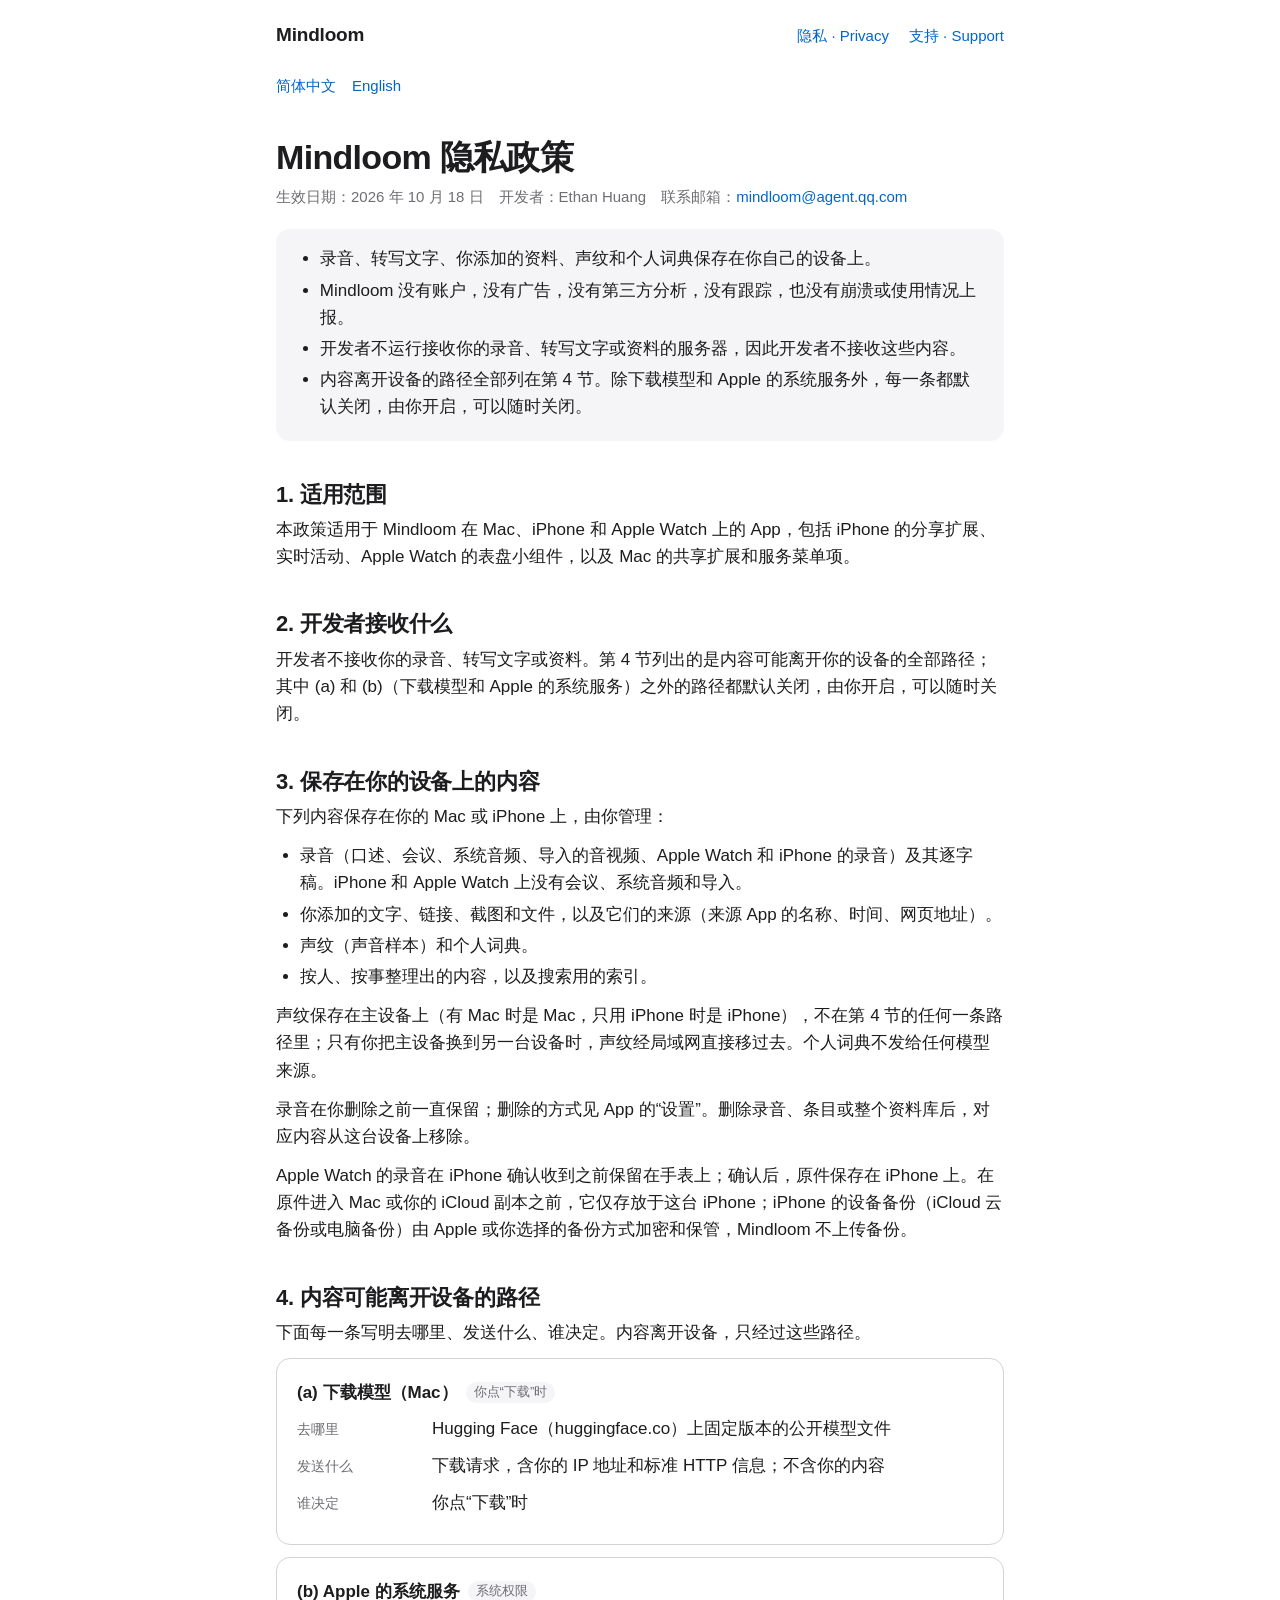
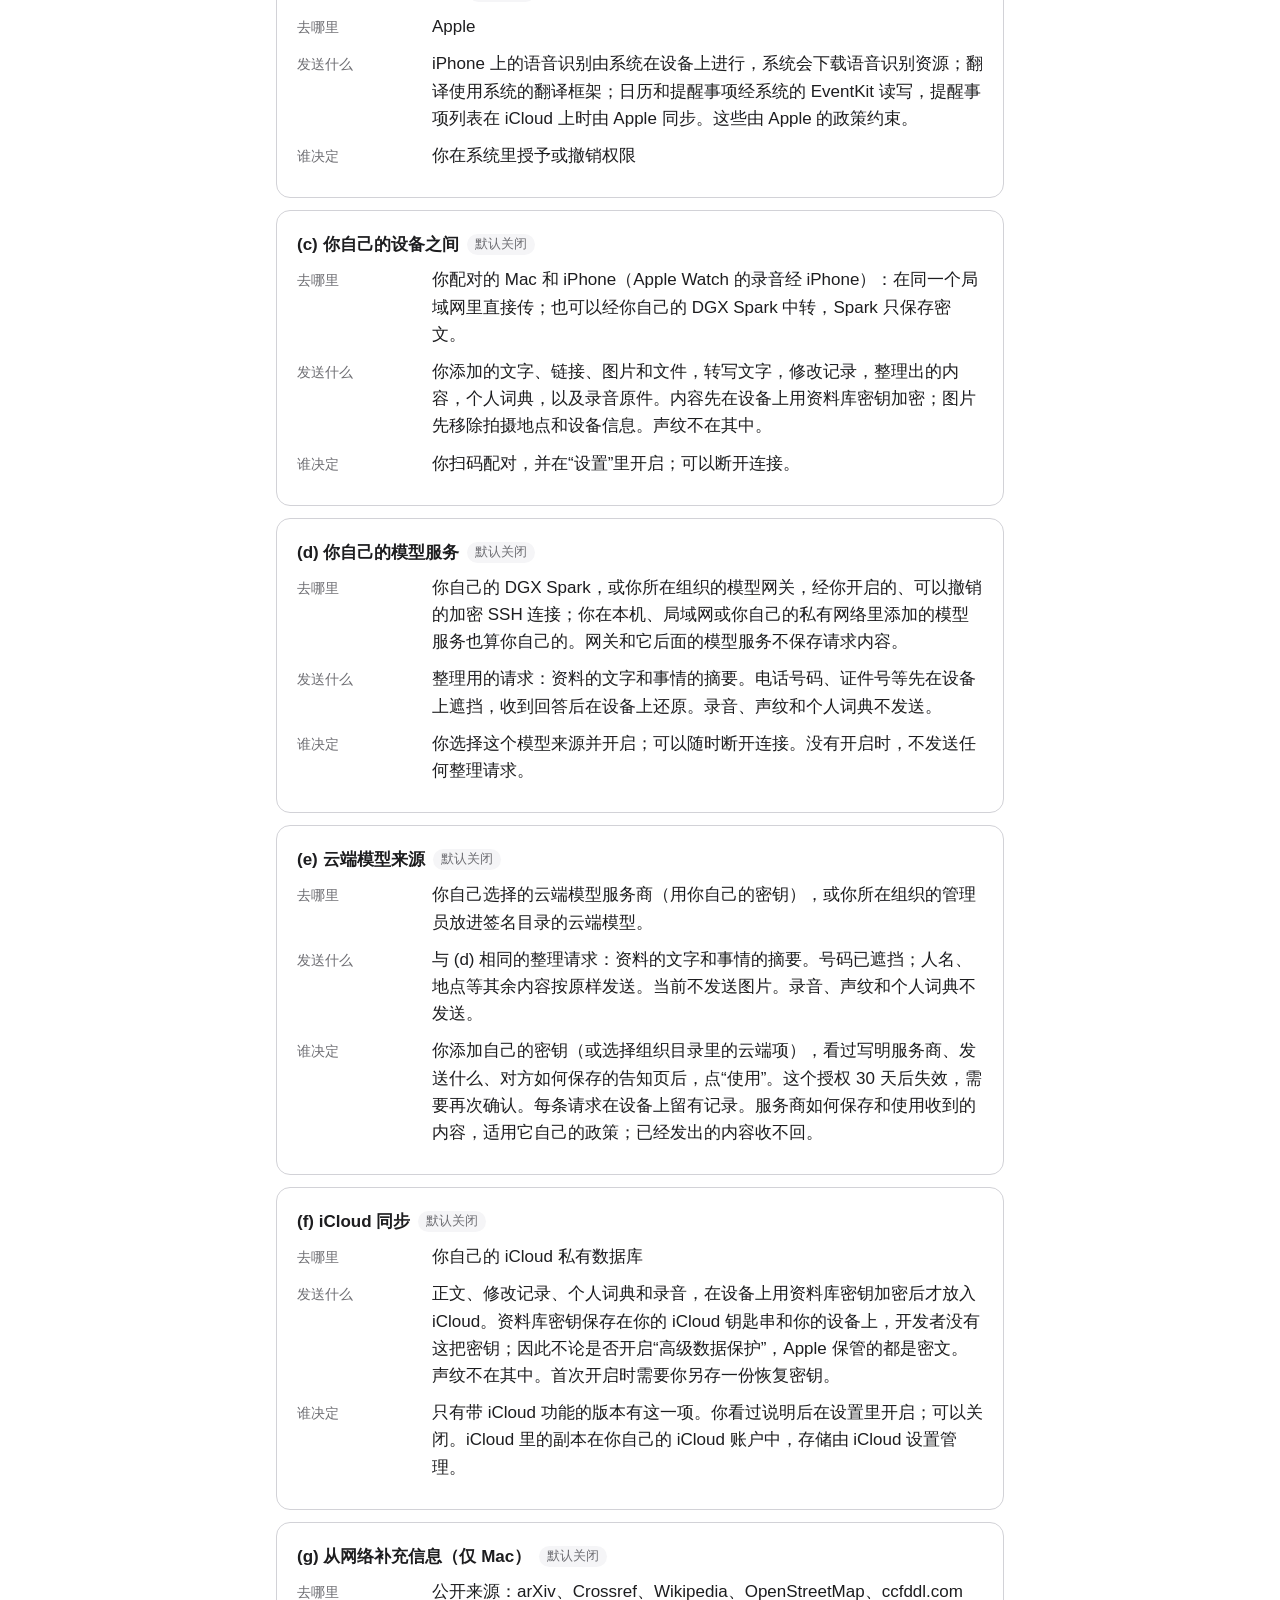
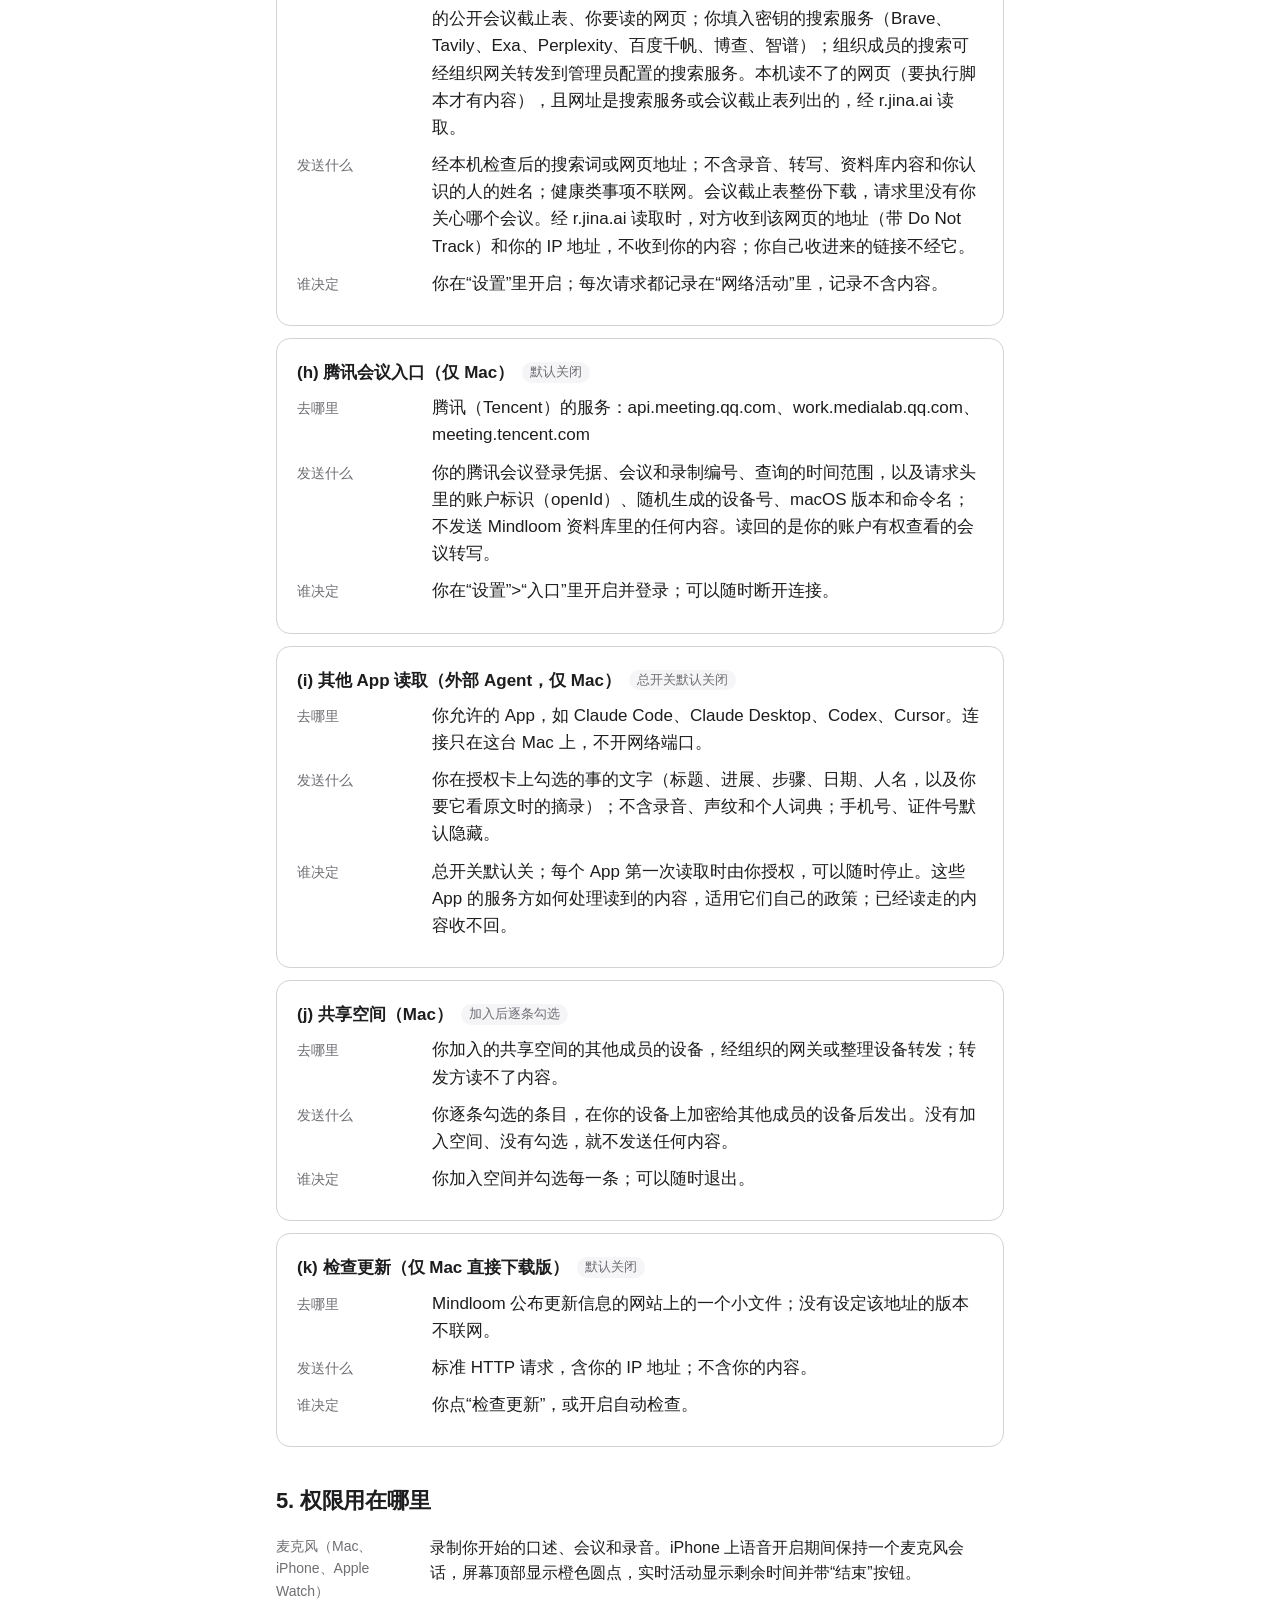
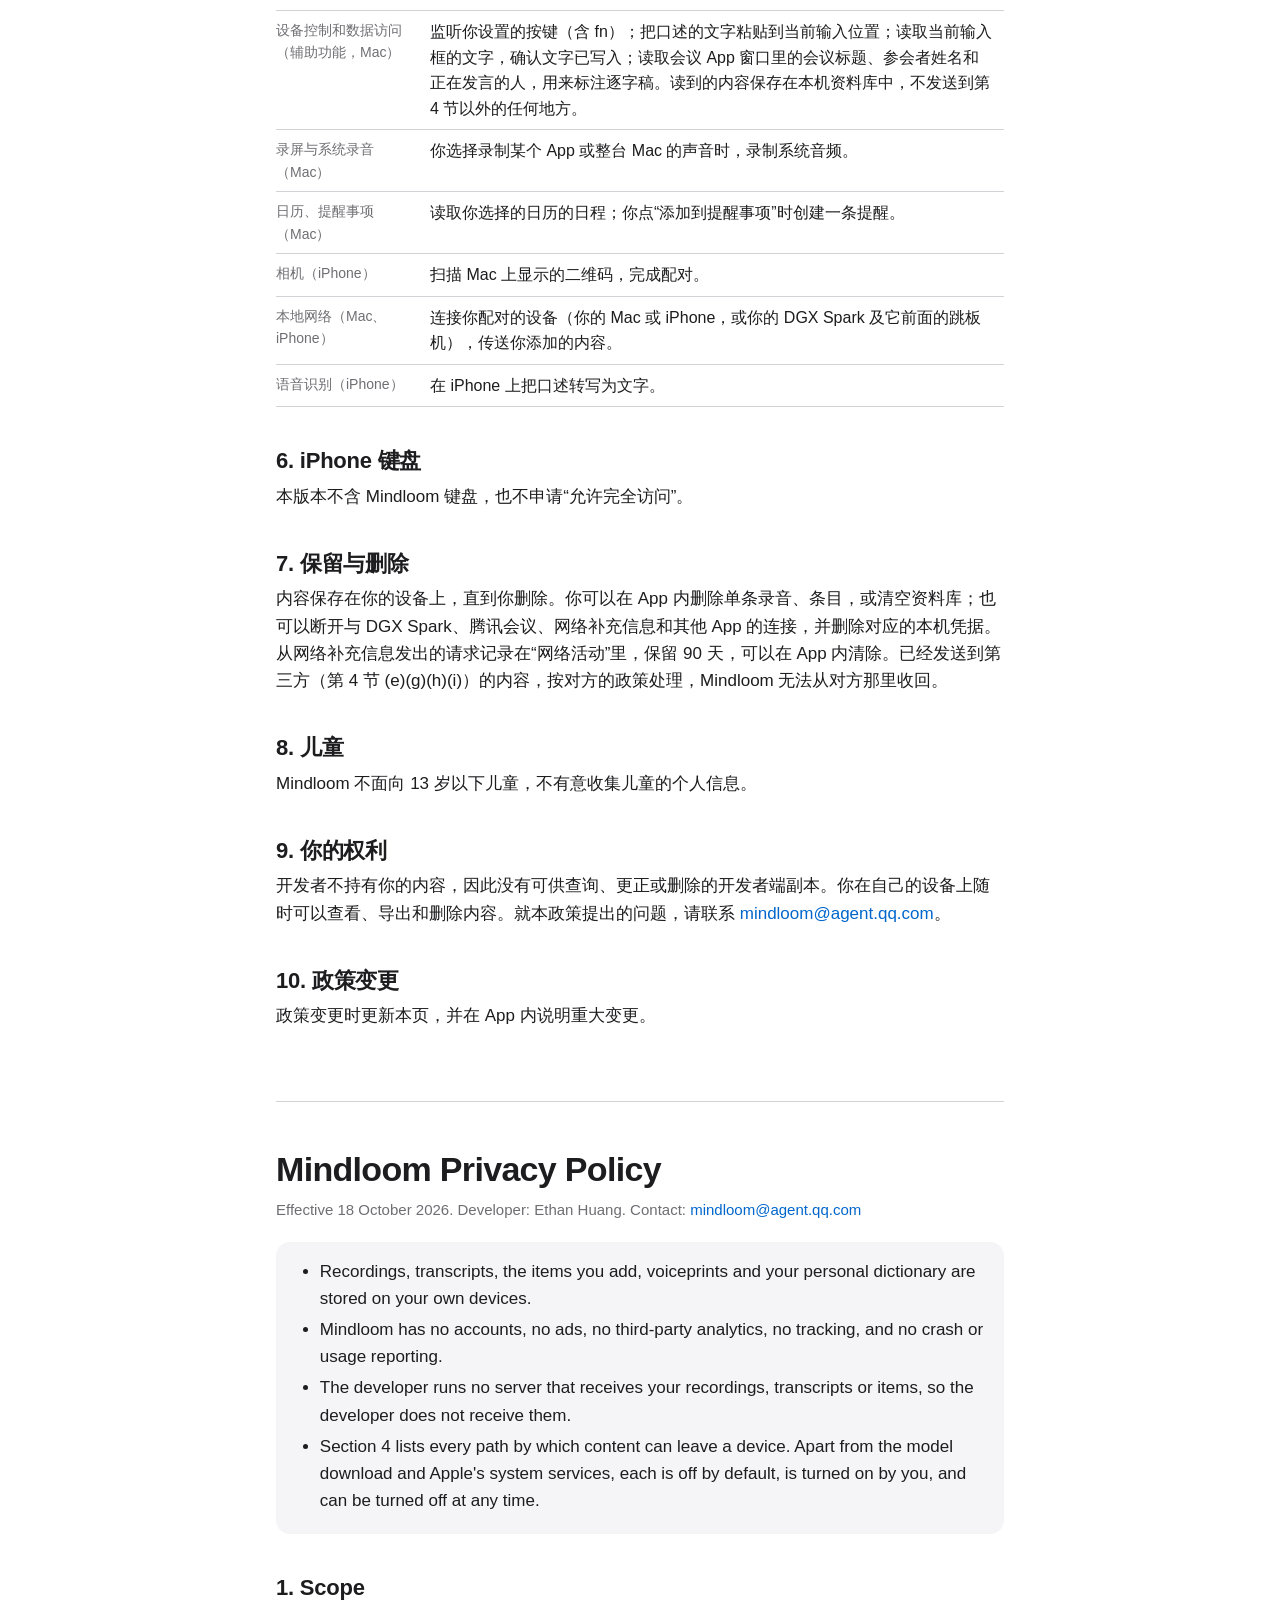
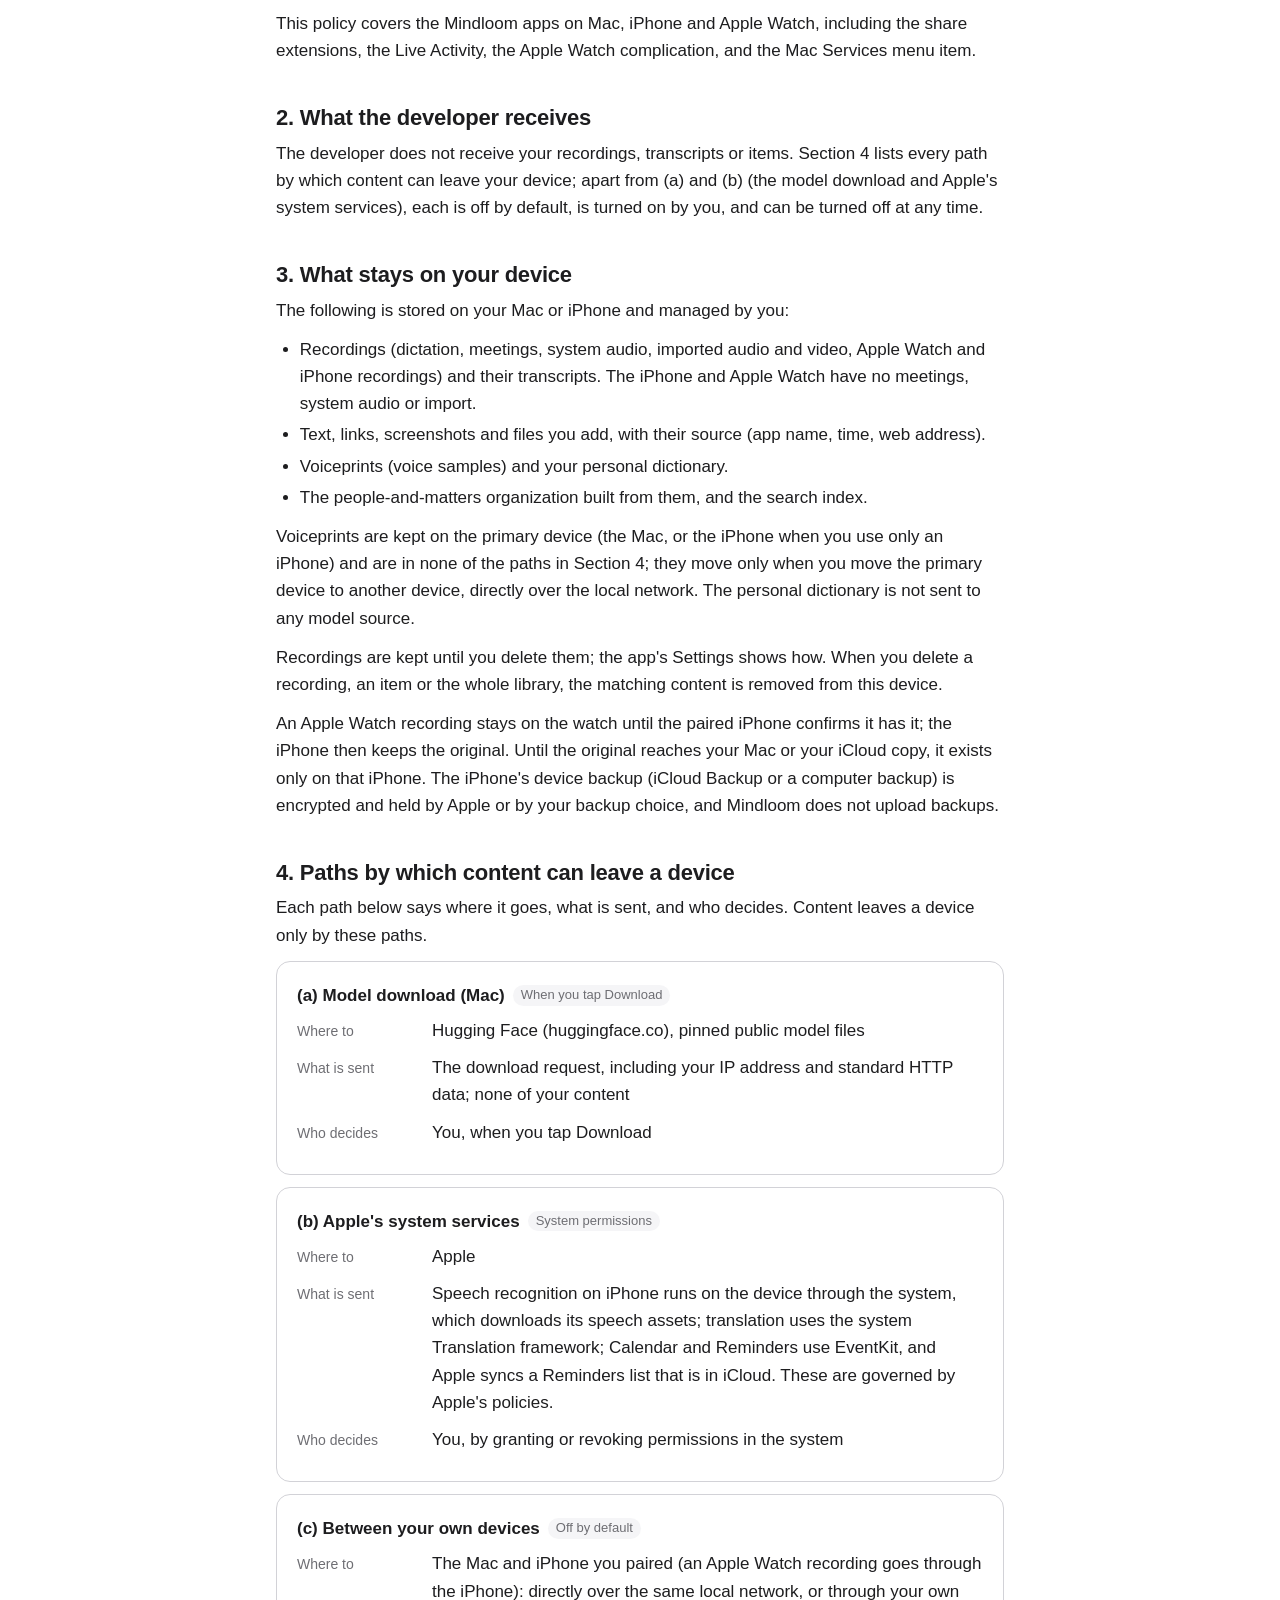
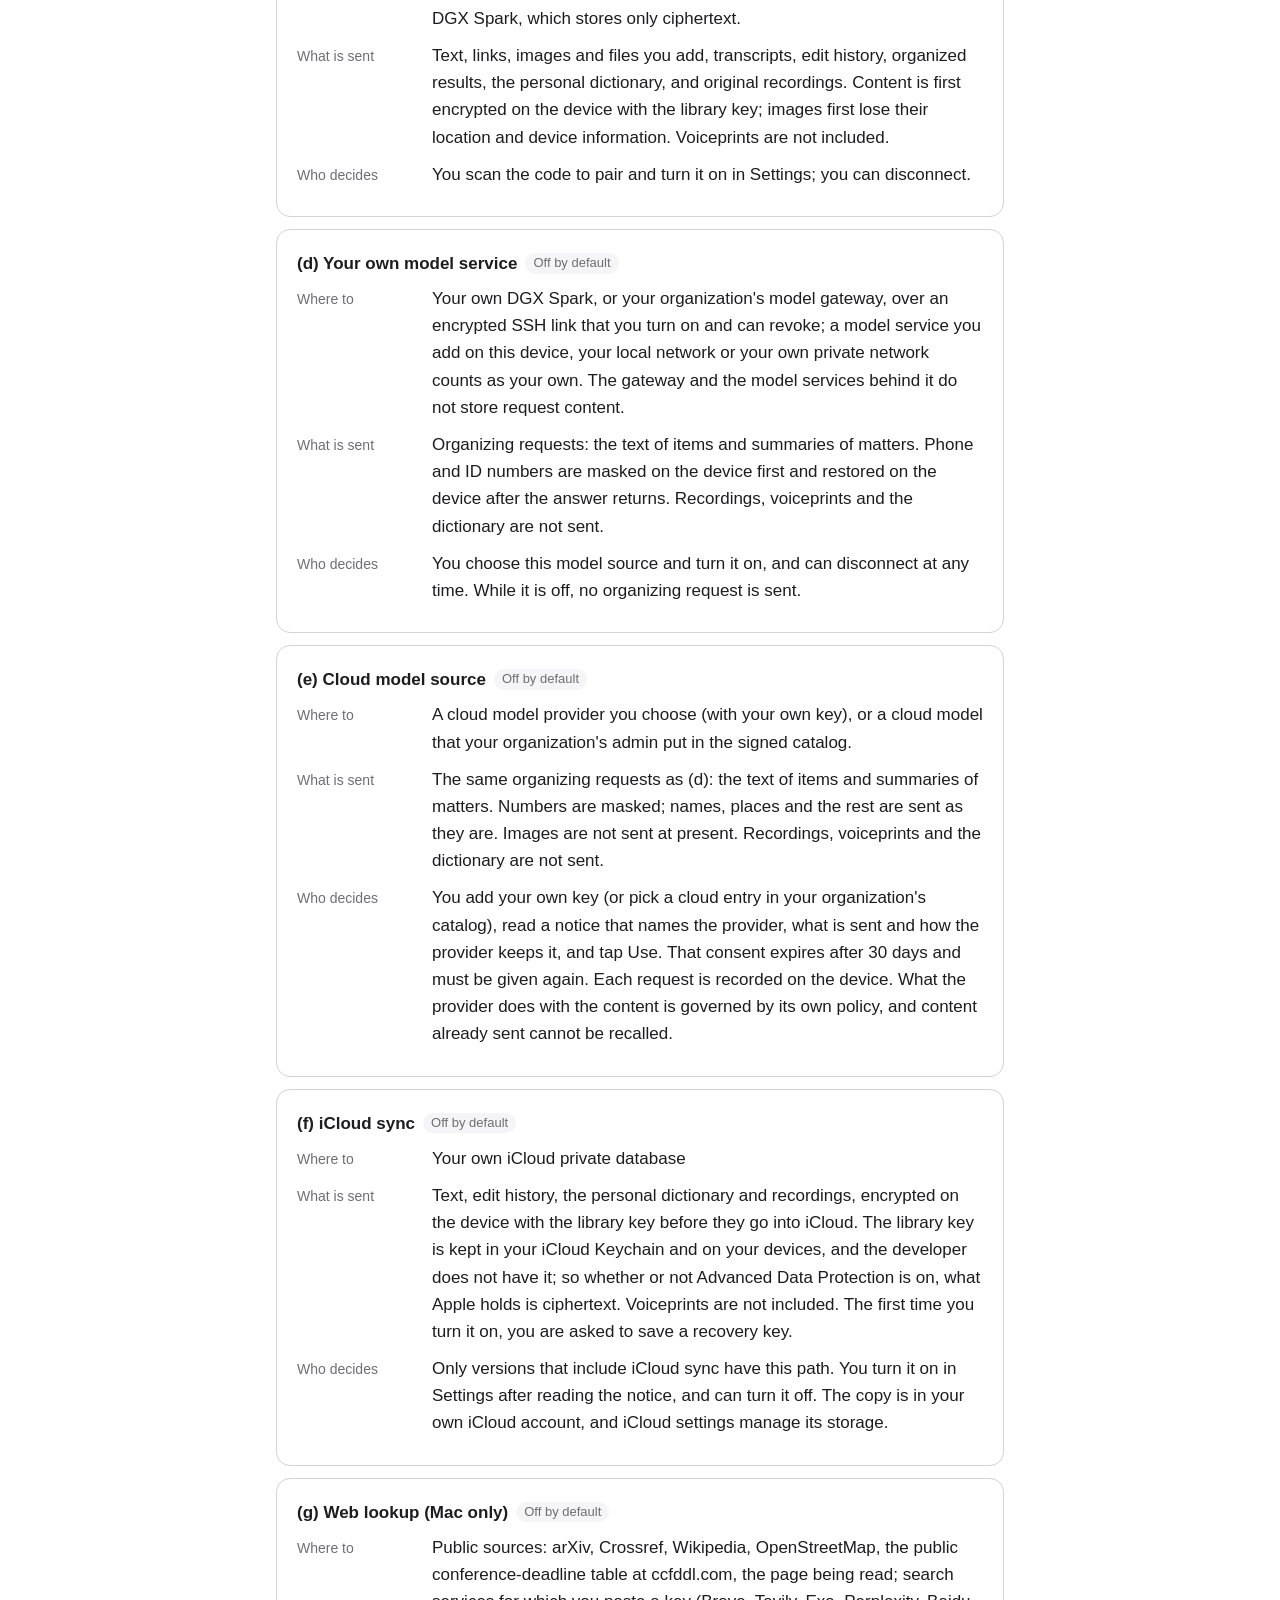
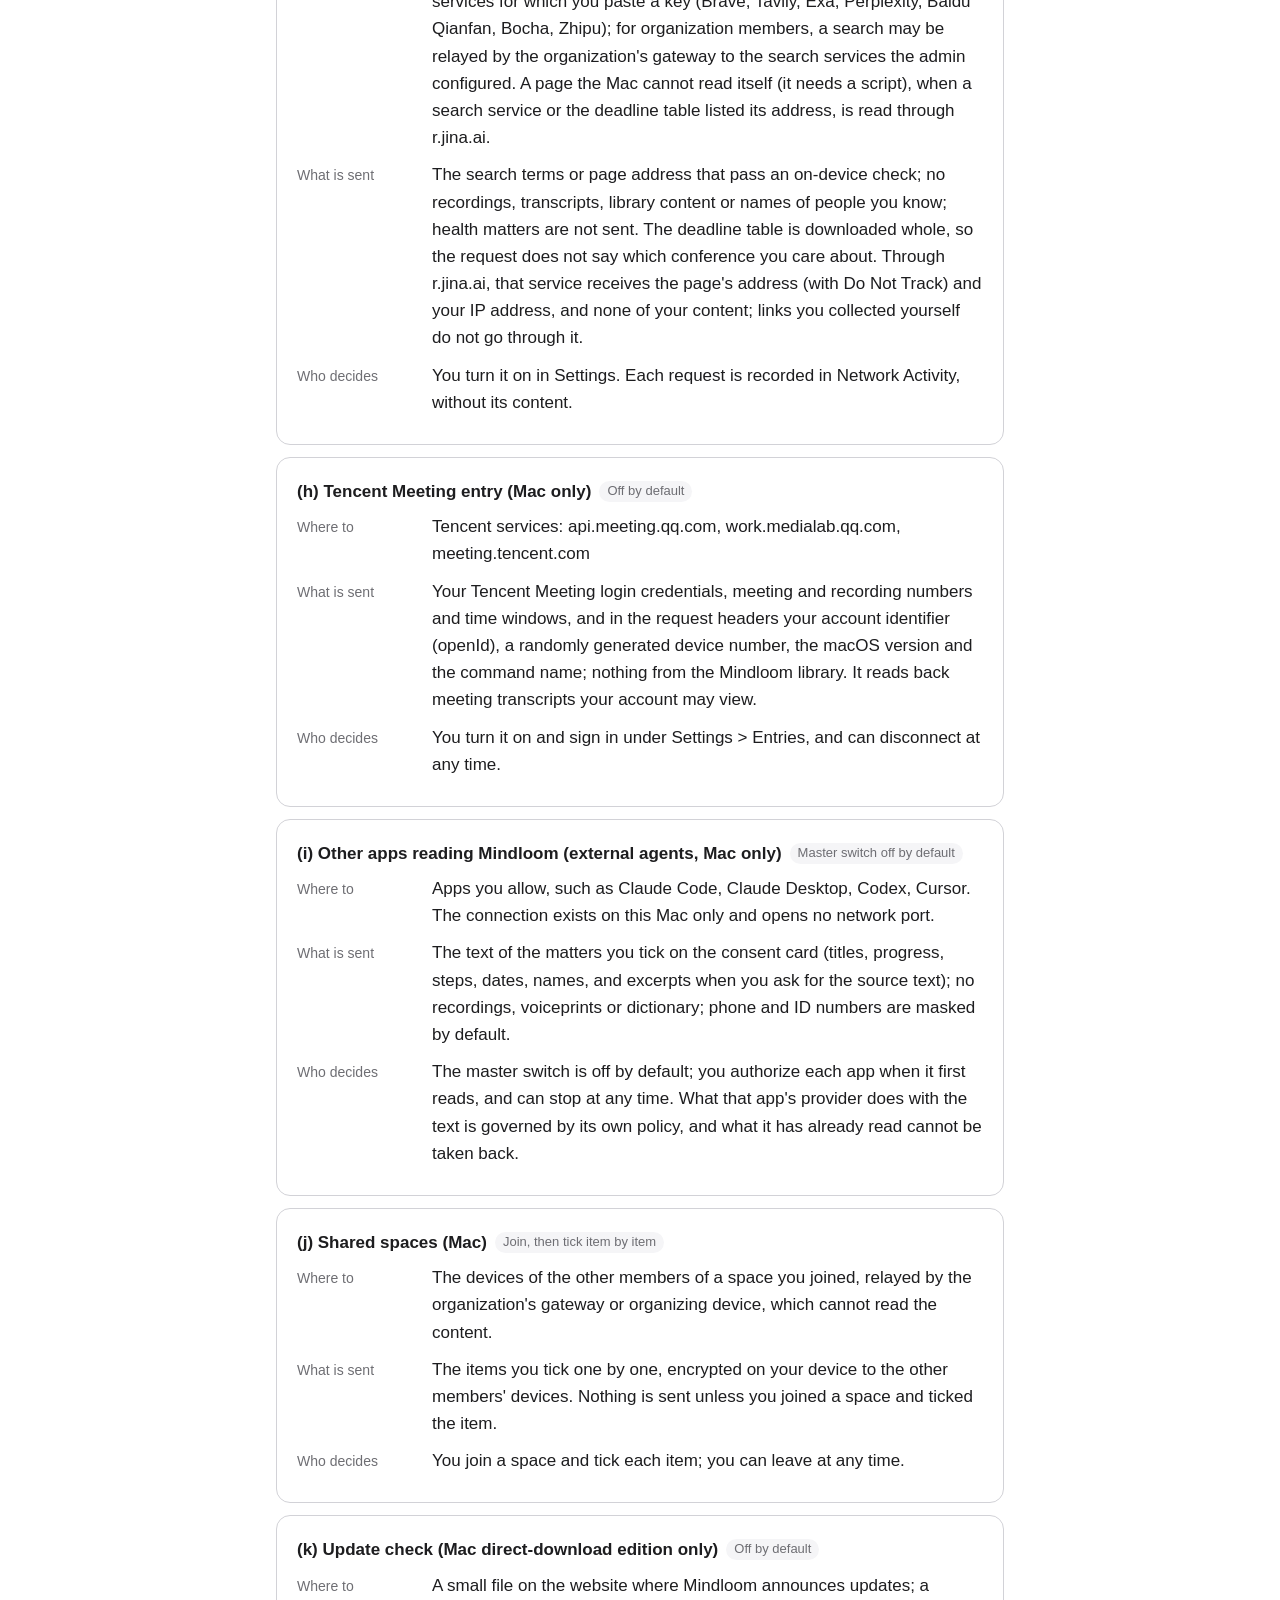
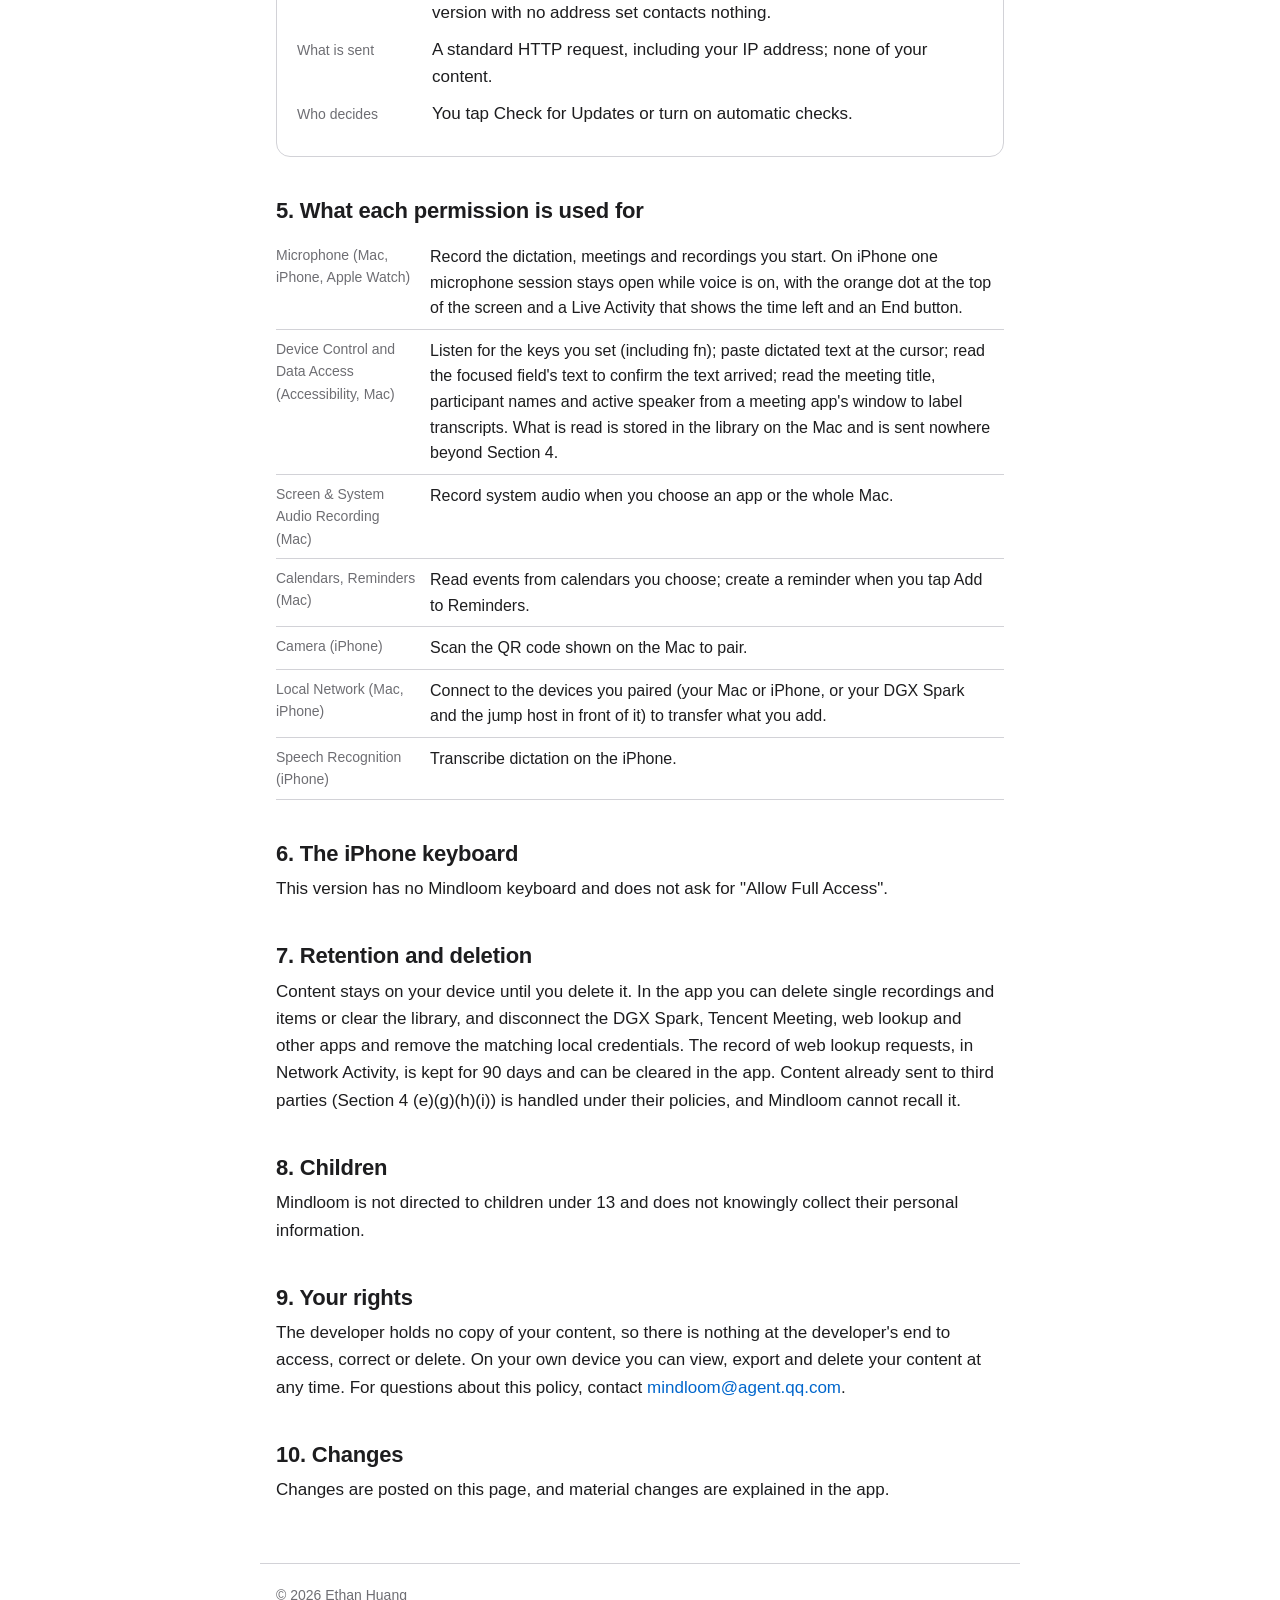
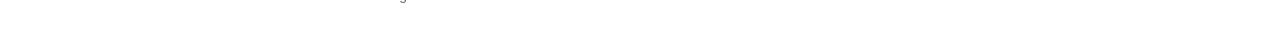
==== privacy/index.html @ 06297108 "Update the Mindloom pages" ====
<!doctype html>
<html lang="zh-Hans">
<head>
<meta charset="utf-8">
<meta name="viewport" content="width=device-width, initial-scale=1">
<title>Mindloom 隐私政策 · Privacy Policy</title>
<meta name="description" content="Mindloom 在 Mac、iPhone 和 Apple Watch 上把什么保存在哪里，内容通过哪些路径离开设备。 What Mindloom keeps where, and every path by which content can leave a device.">
<link rel="stylesheet" href="../assets/site.css">
</head>
<body>
<header class="top">
  <a class="brand" href="../">Mindloom</a>
  <nav><a href="./">隐私 · Privacy</a><a href="../support/">支持 · Support</a></nav>
</header>
<main>
<p class="langs"><a href="#zh">简体中文</a><a href="#en">English</a></p>

<section id="zh" lang="zh-Hans">
<h1>Mindloom 隐私政策</h1>
<p class="meta">生效日期：2026 年 10 月 18 日　开发者：Ethan Huang　联系邮箱：<a href="mailto:mindloom@agent.qq.com">mindloom@agent.qq.com</a></p>

<div class="summary">
<ul>
<li>录音、转写文字、你添加的资料、声纹和个人词典保存在你自己的设备上。</li>
<li>Mindloom 没有账户，没有广告，没有第三方分析，没有跟踪，也没有崩溃或使用情况上报。</li>
<li>开发者不运行接收你的录音、转写文字或资料的服务器，因此开发者不接收这些内容。</li>
<li>内容离开设备的路径全部列在第 4 节。除下载模型和 Apple 的系统服务外，每一条都默认关闭，由你开启，可以随时关闭。</li>
</ul>
</div>

<h2>1. 适用范围</h2>
<p>本政策适用于 Mindloom 在 Mac、iPhone 和 Apple Watch 上的 App，包括 iPhone 的分享扩展、实时活动、Apple Watch 的表盘小组件，以及 Mac 的共享扩展和服务菜单项。</p>

<h2>2. 开发者接收什么</h2>
<p>开发者不接收你的录音、转写文字或资料。第 4 节列出的是内容可能离开你的设备的全部路径；其中 (a) 和 (b)（下载模型和 Apple 的系统服务）之外的路径都默认关闭，由你开启，可以随时关闭。</p>

<h2>3. 保存在你的设备上的内容</h2>
<p>下列内容保存在你的 Mac 或 iPhone 上，由你管理：</p>
<ul>
<li>录音（口述、会议、系统音频、导入的音视频、Apple Watch 和 iPhone 的录音）及其逐字稿。iPhone 和 Apple Watch 上没有会议、系统音频和导入。</li>
<li>你添加的文字、链接、截图和文件，以及它们的来源（来源 App 的名称、时间、网页地址）。</li>
<li>声纹（声音样本）和个人词典。</li>
<li>按人、按事整理出的内容，以及搜索用的索引。</li>
</ul>
<p>声纹保存在主设备上（有 Mac 时是 Mac，只用 iPhone 时是 iPhone），不在第 4 节的任何一条路径里；只有你把主设备换到另一台设备时，声纹经局域网直接移过去。个人词典不发给任何模型来源。</p>
<p>录音在你删除之前一直保留；删除的方式见 App 的“设置”。删除录音、条目或整个资料库后，对应内容从这台设备上移除。</p>
<p>Apple Watch 的录音在 iPhone 确认收到之前保留在手表上；确认后，原件保存在 iPhone 上。在原件进入 Mac 或你的 iCloud 副本之前，它仅存放于这台 iPhone；iPhone 的设备备份（iCloud 云备份或电脑备份）由 Apple 或你选择的备份方式加密和保管，Mindloom 不上传备份。</p>

<h2>4. 内容可能离开设备的路径</h2>
<p>下面每一条写明去哪里、发送什么、谁决定。内容离开设备，只经过这些路径。</p>

<article class="exit">
<h3>(a) 下载模型（Mac）<span class="tag">你点“下载”时</span></h3>
<dl class="fields">
<dt>去哪里</dt><dd>Hugging Face（huggingface.co）上固定版本的公开模型文件</dd>
<dt>发送什么</dt><dd>下载请求，含你的 IP 地址和标准 HTTP 信息；不含你的内容</dd>
<dt>谁决定</dt><dd>你点“下载”时</dd>
</dl>
</article>

<article class="exit">
<h3>(b) Apple 的系统服务<span class="tag">系统权限</span></h3>
<dl class="fields">
<dt>去哪里</dt><dd>Apple</dd>
<dt>发送什么</dt><dd>iPhone 上的语音识别由系统在设备上进行，系统会下载语音识别资源；翻译使用系统的翻译框架；日历和提醒事项经系统的 EventKit 读写，提醒事项列表在 iCloud 上时由 Apple 同步。这些由 Apple 的政策约束。</dd>
<dt>谁决定</dt><dd>你在系统里授予或撤销权限</dd>
</dl>
</article>

<article class="exit">
<h3>(c) 你自己的设备之间<span class="tag">默认关闭</span></h3>
<dl class="fields">
<dt>去哪里</dt><dd>你配对的 Mac 和 iPhone（Apple Watch 的录音经 iPhone）：在同一个局域网里直接传；也可以经你自己的 DGX Spark 中转，Spark 只保存密文。</dd>
<dt>发送什么</dt><dd>你添加的文字、链接、图片和文件，转写文字，修改记录，整理出的内容，个人词典，以及录音原件。内容先在设备上用资料库密钥加密；图片先移除拍摄地点和设备信息。声纹不在其中。</dd>
<dt>谁决定</dt><dd>你扫码配对，并在“设置”里开启；可以断开连接。</dd>
</dl>
</article>

<article class="exit">
<h3>(d) 你自己的模型服务<span class="tag">默认关闭</span></h3>
<dl class="fields">
<dt>去哪里</dt><dd>你自己的 DGX Spark，或你所在组织的模型网关，经你开启的、可以撤销的加密 SSH 连接；你在本机、局域网或你自己的私有网络里添加的模型服务也算你自己的。网关和它后面的模型服务不保存请求内容。</dd>
<dt>发送什么</dt><dd>整理用的请求：资料的文字和事情的摘要。电话号码、证件号等先在设备上遮挡，收到回答后在设备上还原。录音、声纹和个人词典不发送。</dd>
<dt>谁决定</dt><dd>你选择这个模型来源并开启；可以随时断开连接。没有开启时，不发送任何整理请求。</dd>
</dl>
</article>

<article class="exit">
<h3>(e) 云端模型来源<span class="tag">默认关闭</span></h3>
<dl class="fields">
<dt>去哪里</dt><dd>你自己选择的云端模型服务商（用你自己的密钥），或你所在组织的管理员放进签名目录的云端模型。</dd>
<dt>发送什么</dt><dd>与 (d) 相同的整理请求：资料的文字和事情的摘要。号码已遮挡；人名、地点等其余内容按原样发送。当前不发送图片。录音、声纹和个人词典不发送。</dd>
<dt>谁决定</dt><dd>你添加自己的密钥（或选择组织目录里的云端项），看过写明服务商、发送什么、对方如何保存的告知页后，点“使用”。这个授权 30 天后失效，需要再次确认。每条请求在设备上留有记录。服务商如何保存和使用收到的内容，适用它自己的政策；已经发出的内容收不回。</dd>
</dl>
</article>

<article class="exit">
<h3>(f) iCloud 同步<span class="tag">默认关闭</span></h3>
<dl class="fields">
<dt>去哪里</dt><dd>你自己的 iCloud 私有数据库</dd>
<dt>发送什么</dt><dd>正文、修改记录、个人词典和录音，在设备上用资料库密钥加密后才放入 iCloud。资料库密钥保存在你的 iCloud 钥匙串和你的设备上，开发者没有这把密钥；因此不论是否开启“高级数据保护”，Apple 保管的都是密文。声纹不在其中。首次开启时需要你另存一份恢复密钥。</dd>
<dt>谁决定</dt><dd>只有带 iCloud 功能的版本有这一项。你看过说明后在设置里开启；可以关闭。iCloud 里的副本在你自己的 iCloud 账户中，存储由 iCloud 设置管理。</dd>
</dl>
</article>

<article class="exit">
<h3>(g) 从网络补充信息（仅 Mac）<span class="tag">默认关闭</span></h3>
<dl class="fields">
<dt>去哪里</dt><dd>公开来源：arXiv、Crossref、Wikipedia、OpenStreetMap、ccfddl.com 的公开会议截止表、你要读的网页；你填入密钥的搜索服务（Brave、Tavily、Exa、Perplexity、百度千帆、博查、智谱）；组织成员的搜索可经组织网关转发到管理员配置的搜索服务。本机读不了的网页（要执行脚本才有内容），且网址是搜索服务或会议截止表列出的，经 r.jina.ai 读取。</dd>
<dt>发送什么</dt><dd>经本机检查后的搜索词或网页地址；不含录音、转写、资料库内容和你认识的人的姓名；健康类事项不联网。会议截止表整份下载，请求里没有你关心哪个会议。经 r.jina.ai 读取时，对方收到该网页的地址（带 Do Not Track）和你的 IP 地址，不收到你的内容；你自己收进来的链接不经它。</dd>
<dt>谁决定</dt><dd>你在“设置”里开启；每次请求都记录在“网络活动”里，记录不含内容。</dd>
</dl>
</article>

<article class="exit">
<h3>(h) 腾讯会议入口（仅 Mac）<span class="tag">默认关闭</span></h3>
<dl class="fields">
<dt>去哪里</dt><dd>腾讯（Tencent）的服务：api.meeting.qq.com、work.medialab.qq.com、meeting.tencent.com</dd>
<dt>发送什么</dt><dd>你的腾讯会议登录凭据、会议和录制编号、查询的时间范围，以及请求头里的账户标识（openId）、随机生成的设备号、macOS 版本和命令名；不发送 Mindloom 资料库里的任何内容。读回的是你的账户有权查看的会议转写。</dd>
<dt>谁决定</dt><dd>你在“设置”>“入口”里开启并登录；可以随时断开连接。</dd>
</dl>
</article>

<article class="exit">
<h3>(i) 其他 App 读取（外部 Agent，仅 Mac）<span class="tag">总开关默认关闭</span></h3>
<dl class="fields">
<dt>去哪里</dt><dd>你允许的 App，如 Claude Code、Claude Desktop、Codex、Cursor。连接只在这台 Mac 上，不开网络端口。</dd>
<dt>发送什么</dt><dd>你在授权卡上勾选的事的文字（标题、进展、步骤、日期、人名，以及你要它看原文时的摘录）；不含录音、声纹和个人词典；手机号、证件号默认隐藏。</dd>
<dt>谁决定</dt><dd>总开关默认关；每个 App 第一次读取时由你授权，可以随时停止。这些 App 的服务方如何处理读到的内容，适用它们自己的政策；已经读走的内容收不回。</dd>
</dl>
</article>

<article class="exit">
<h3>(j) 共享空间（Mac）<span class="tag">加入后逐条勾选</span></h3>
<dl class="fields">
<dt>去哪里</dt><dd>你加入的共享空间的其他成员的设备，经组织的网关或整理设备转发；转发方读不了内容。</dd>
<dt>发送什么</dt><dd>你逐条勾选的条目，在你的设备上加密给其他成员的设备后发出。没有加入空间、没有勾选，就不发送任何内容。</dd>
<dt>谁决定</dt><dd>你加入空间并勾选每一条；可以随时退出。</dd>
</dl>
</article>

<article class="exit">
<h3>(k) 检查更新（仅 Mac 直接下载版）<span class="tag">默认关闭</span></h3>
<dl class="fields">
<dt>去哪里</dt><dd>Mindloom 公布更新信息的网站上的一个小文件；没有设定该地址的版本不联网。</dd>
<dt>发送什么</dt><dd>标准 HTTP 请求，含你的 IP 地址；不含你的内容。</dd>
<dt>谁决定</dt><dd>你点“检查更新”，或开启自动检查。</dd>
</dl>
</article>

<h2>5. 权限用在哪里</h2>
<table>
<tr><th>麦克风（Mac、iPhone、Apple Watch）</th><td>录制你开始的口述、会议和录音。iPhone 上语音开启期间保持一个麦克风会话，屏幕顶部显示橙色圆点，实时活动显示剩余时间并带“结束”按钮。</td></tr>
<tr><th>设备控制和数据访问（辅助功能，Mac）</th><td>监听你设置的按键（含 fn）；把口述的文字粘贴到当前输入位置；读取当前输入框的文字，确认文字已写入；读取会议 App 窗口里的会议标题、参会者姓名和正在发言的人，用来标注逐字稿。读到的内容保存在本机资料库中，不发送到第 4 节以外的任何地方。</td></tr>
<tr><th>录屏与系统录音（Mac）</th><td>你选择录制某个 App 或整台 Mac 的声音时，录制系统音频。</td></tr>
<tr><th>日历、提醒事项（Mac）</th><td>读取你选择的日历的日程；你点“添加到提醒事项”时创建一条提醒。</td></tr>
<tr><th>相机（iPhone）</th><td>扫描 Mac 上显示的二维码，完成配对。</td></tr>
<tr><th>本地网络（Mac、iPhone）</th><td>连接你配对的设备（你的 Mac 或 iPhone，或你的 DGX Spark 及它前面的跳板机），传送你添加的内容。</td></tr>
<tr><th>语音识别（iPhone）</th><td>在 iPhone 上把口述转写为文字。</td></tr>
</table>

<h2>6. iPhone 键盘</h2>
<p>本版本不含 Mindloom 键盘，也不申请“允许完全访问”。</p>

<h2>7. 保留与删除</h2>
<p>内容保存在你的设备上，直到你删除。你可以在 App 内删除单条录音、条目，或清空资料库；也可以断开与 DGX Spark、腾讯会议、网络补充信息和其他 App 的连接，并删除对应的本机凭据。从网络补充信息发出的请求记录在“网络活动”里，保留 90 天，可以在 App 内清除。已经发送到第三方（第 4 节 (e)(g)(h)(i)）的内容，按对方的政策处理，Mindloom 无法从对方那里收回。</p>

<h2>8. 儿童</h2>
<p>Mindloom 不面向 13 岁以下儿童，不有意收集儿童的个人信息。</p>

<h2>9. 你的权利</h2>
<p>开发者不持有你的内容，因此没有可供查询、更正或删除的开发者端副本。你在自己的设备上随时可以查看、导出和删除内容。就本政策提出的问题，请联系 <a href="mailto:mindloom@agent.qq.com">mindloom@agent.qq.com</a>。</p>

<h2>10. 政策变更</h2>
<p>政策变更时更新本页，并在 App 内说明重大变更。</p>
</section>

<section id="en" lang="en">
<h1>Mindloom Privacy Policy</h1>
<p class="meta">Effective 18 October 2026. Developer: Ethan Huang. Contact: <a href="mailto:mindloom@agent.qq.com">mindloom@agent.qq.com</a></p>

<div class="summary">
<ul>
<li>Recordings, transcripts, the items you add, voiceprints and your personal dictionary are stored on your own devices.</li>
<li>Mindloom has no accounts, no ads, no third-party analytics, no tracking, and no crash or usage reporting.</li>
<li>The developer runs no server that receives your recordings, transcripts or items, so the developer does not receive them.</li>
<li>Section 4 lists every path by which content can leave a device. Apart from the model download and Apple's system services, each is off by default, is turned on by you, and can be turned off at any time.</li>
</ul>
</div>

<h2>1. Scope</h2>
<p>This policy covers the Mindloom apps on Mac, iPhone and Apple Watch, including the share extensions, the Live Activity, the Apple Watch complication, and the Mac Services menu item.</p>

<h2>2. What the developer receives</h2>
<p>The developer does not receive your recordings, transcripts or items. Section 4 lists every path by which content can leave your device; apart from (a) and (b) (the model download and Apple's system services), each is off by default, is turned on by you, and can be turned off at any time.</p>

<h2>3. What stays on your device</h2>
<p>The following is stored on your Mac or iPhone and managed by you:</p>
<ul>
<li>Recordings (dictation, meetings, system audio, imported audio and video, Apple Watch and iPhone recordings) and their transcripts. The iPhone and Apple Watch have no meetings, system audio or import.</li>
<li>Text, links, screenshots and files you add, with their source (app name, time, web address).</li>
<li>Voiceprints (voice samples) and your personal dictionary.</li>
<li>The people-and-matters organization built from them, and the search index.</li>
</ul>
<p>Voiceprints are kept on the primary device (the Mac, or the iPhone when you use only an iPhone) and are in none of the paths in Section 4; they move only when you move the primary device to another device, directly over the local network. The personal dictionary is not sent to any model source.</p>
<p>Recordings are kept until you delete them; the app's Settings shows how. When you delete a recording, an item or the whole library, the matching content is removed from this device.</p>
<p>An Apple Watch recording stays on the watch until the paired iPhone confirms it has it; the iPhone then keeps the original. Until the original reaches your Mac or your iCloud copy, it exists only on that iPhone. The iPhone's device backup (iCloud Backup or a computer backup) is encrypted and held by Apple or by your backup choice, and Mindloom does not upload backups.</p>

<h2>4. Paths by which content can leave a device</h2>
<p>Each path below says where it goes, what is sent, and who decides. Content leaves a device only by these paths.</p>

<article class="exit">
<h3>(a) Model download (Mac)<span class="tag">When you tap Download</span></h3>
<dl class="fields">
<dt>Where to</dt><dd>Hugging Face (huggingface.co), pinned public model files</dd>
<dt>What is sent</dt><dd>The download request, including your IP address and standard HTTP data; none of your content</dd>
<dt>Who decides</dt><dd>You, when you tap Download</dd>
</dl>
</article>

<article class="exit">
<h3>(b) Apple's system services<span class="tag">System permissions</span></h3>
<dl class="fields">
<dt>Where to</dt><dd>Apple</dd>
<dt>What is sent</dt><dd>Speech recognition on iPhone runs on the device through the system, which downloads its speech assets; translation uses the system Translation framework; Calendar and Reminders use EventKit, and Apple syncs a Reminders list that is in iCloud. These are governed by Apple's policies.</dd>
<dt>Who decides</dt><dd>You, by granting or revoking permissions in the system</dd>
</dl>
</article>

<article class="exit">
<h3>(c) Between your own devices<span class="tag">Off by default</span></h3>
<dl class="fields">
<dt>Where to</dt><dd>The Mac and iPhone you paired (an Apple Watch recording goes through the iPhone): directly over the same local network, or through your own DGX Spark, which stores only ciphertext.</dd>
<dt>What is sent</dt><dd>Text, links, images and files you add, transcripts, edit history, organized results, the personal dictionary, and original recordings. Content is first encrypted on the device with the library key; images first lose their location and device information. Voiceprints are not included.</dd>
<dt>Who decides</dt><dd>You scan the code to pair and turn it on in Settings; you can disconnect.</dd>
</dl>
</article>

<article class="exit">
<h3>(d) Your own model service<span class="tag">Off by default</span></h3>
<dl class="fields">
<dt>Where to</dt><dd>Your own DGX Spark, or your organization's model gateway, over an encrypted SSH link that you turn on and can revoke; a model service you add on this device, your local network or your own private network counts as your own. The gateway and the model services behind it do not store request content.</dd>
<dt>What is sent</dt><dd>Organizing requests: the text of items and summaries of matters. Phone and ID numbers are masked on the device first and restored on the device after the answer returns. Recordings, voiceprints and the dictionary are not sent.</dd>
<dt>Who decides</dt><dd>You choose this model source and turn it on, and can disconnect at any time. While it is off, no organizing request is sent.</dd>
</dl>
</article>

<article class="exit">
<h3>(e) Cloud model source<span class="tag">Off by default</span></h3>
<dl class="fields">
<dt>Where to</dt><dd>A cloud model provider you choose (with your own key), or a cloud model that your organization's admin put in the signed catalog.</dd>
<dt>What is sent</dt><dd>The same organizing requests as (d): the text of items and summaries of matters. Numbers are masked; names, places and the rest are sent as they are. Images are not sent at present. Recordings, voiceprints and the dictionary are not sent.</dd>
<dt>Who decides</dt><dd>You add your own key (or pick a cloud entry in your organization's catalog), read a notice that names the provider, what is sent and how the provider keeps it, and tap Use. That consent expires after 30 days and must be given again. Each request is recorded on the device. What the provider does with the content is governed by its own policy, and content already sent cannot be recalled.</dd>
</dl>
</article>

<article class="exit">
<h3>(f) iCloud sync<span class="tag">Off by default</span></h3>
<dl class="fields">
<dt>Where to</dt><dd>Your own iCloud private database</dd>
<dt>What is sent</dt><dd>Text, edit history, the personal dictionary and recordings, encrypted on the device with the library key before they go into iCloud. The library key is kept in your iCloud Keychain and on your devices, and the developer does not have it; so whether or not Advanced Data Protection is on, what Apple holds is ciphertext. Voiceprints are not included. The first time you turn it on, you are asked to save a recovery key.</dd>
<dt>Who decides</dt><dd>Only versions that include iCloud sync have this path. You turn it on in Settings after reading the notice, and can turn it off. The copy is in your own iCloud account, and iCloud settings manage its storage.</dd>
</dl>
</article>

<article class="exit">
<h3>(g) Web lookup (Mac only)<span class="tag">Off by default</span></h3>
<dl class="fields">
<dt>Where to</dt><dd>Public sources: arXiv, Crossref, Wikipedia, OpenStreetMap, the public conference-deadline table at ccfddl.com, the page being read; search services for which you paste a key (Brave, Tavily, Exa, Perplexity, Baidu Qianfan, Bocha, Zhipu); for organization members, a search may be relayed by the organization's gateway to the search services the admin configured. A page the Mac cannot read itself (it needs a script), when a search service or the deadline table listed its address, is read through r.jina.ai.</dd>
<dt>What is sent</dt><dd>The search terms or page address that pass an on-device check; no recordings, transcripts, library content or names of people you know; health matters are not sent. The deadline table is downloaded whole, so the request does not say which conference you care about. Through r.jina.ai, that service receives the page's address (with Do Not Track) and your IP address, and none of your content; links you collected yourself do not go through it.</dd>
<dt>Who decides</dt><dd>You turn it on in Settings. Each request is recorded in Network Activity, without its content.</dd>
</dl>
</article>

<article class="exit">
<h3>(h) Tencent Meeting entry (Mac only)<span class="tag">Off by default</span></h3>
<dl class="fields">
<dt>Where to</dt><dd>Tencent services: api.meeting.qq.com, work.medialab.qq.com, meeting.tencent.com</dd>
<dt>What is sent</dt><dd>Your Tencent Meeting login credentials, meeting and recording numbers and time windows, and in the request headers your account identifier (openId), a randomly generated device number, the macOS version and the command name; nothing from the Mindloom library. It reads back meeting transcripts your account may view.</dd>
<dt>Who decides</dt><dd>You turn it on and sign in under Settings > Entries, and can disconnect at any time.</dd>
</dl>
</article>

<article class="exit">
<h3>(i) Other apps reading Mindloom (external agents, Mac only)<span class="tag">Master switch off by default</span></h3>
<dl class="fields">
<dt>Where to</dt><dd>Apps you allow, such as Claude Code, Claude Desktop, Codex, Cursor. The connection exists on this Mac only and opens no network port.</dd>
<dt>What is sent</dt><dd>The text of the matters you tick on the consent card (titles, progress, steps, dates, names, and excerpts when you ask for the source text); no recordings, voiceprints or dictionary; phone and ID numbers are masked by default.</dd>
<dt>Who decides</dt><dd>The master switch is off by default; you authorize each app when it first reads, and can stop at any time. What that app's provider does with the text is governed by its own policy, and what it has already read cannot be taken back.</dd>
</dl>
</article>

<article class="exit">
<h3>(j) Shared spaces (Mac)<span class="tag">Join, then tick item by item</span></h3>
<dl class="fields">
<dt>Where to</dt><dd>The devices of the other members of a space you joined, relayed by the organization's gateway or organizing device, which cannot read the content.</dd>
<dt>What is sent</dt><dd>The items you tick one by one, encrypted on your device to the other members' devices. Nothing is sent unless you joined a space and ticked the item.</dd>
<dt>Who decides</dt><dd>You join a space and tick each item; you can leave at any time.</dd>
</dl>
</article>

<article class="exit">
<h3>(k) Update check (Mac direct-download edition only)<span class="tag">Off by default</span></h3>
<dl class="fields">
<dt>Where to</dt><dd>A small file on the website where Mindloom announces updates; a version with no address set contacts nothing.</dd>
<dt>What is sent</dt><dd>A standard HTTP request, including your IP address; none of your content.</dd>
<dt>Who decides</dt><dd>You tap Check for Updates or turn on automatic checks.</dd>
</dl>
</article>

<h2>5. What each permission is used for</h2>
<table>
<tr><th>Microphone (Mac, iPhone, Apple Watch)</th><td>Record the dictation, meetings and recordings you start. On iPhone one microphone session stays open while voice is on, with the orange dot at the top of the screen and a Live Activity that shows the time left and an End button.</td></tr>
<tr><th>Device Control and Data Access (Accessibility, Mac)</th><td>Listen for the keys you set (including fn); paste dictated text at the cursor; read the focused field's text to confirm the text arrived; read the meeting title, participant names and active speaker from a meeting app's window to label transcripts. What is read is stored in the library on the Mac and is sent nowhere beyond Section 4.</td></tr>
<tr><th>Screen &amp; System Audio Recording (Mac)</th><td>Record system audio when you choose an app or the whole Mac.</td></tr>
<tr><th>Calendars, Reminders (Mac)</th><td>Read events from calendars you choose; create a reminder when you tap Add to Reminders.</td></tr>
<tr><th>Camera (iPhone)</th><td>Scan the QR code shown on the Mac to pair.</td></tr>
<tr><th>Local Network (Mac, iPhone)</th><td>Connect to the devices you paired (your Mac or iPhone, or your DGX Spark and the jump host in front of it) to transfer what you add.</td></tr>
<tr><th>Speech Recognition (iPhone)</th><td>Transcribe dictation on the iPhone.</td></tr>
</table>

<h2>6. The iPhone keyboard</h2>
<p>This version has no Mindloom keyboard and does not ask for "Allow Full Access".</p>

<h2>7. Retention and deletion</h2>
<p>Content stays on your device until you delete it. In the app you can delete single recordings and items or clear the library, and disconnect the DGX Spark, Tencent Meeting, web lookup and other apps and remove the matching local credentials. The record of web lookup requests, in Network Activity, is kept for 90 days and can be cleared in the app. Content already sent to third parties (Section 4 (e)(g)(h)(i)) is handled under their policies, and Mindloom cannot recall it.</p>

<h2>8. Children</h2>
<p>Mindloom is not directed to children under 13 and does not knowingly collect their personal information.</p>

<h2>9. Your rights</h2>
<p>The developer holds no copy of your content, so there is nothing at the developer's end to access, correct or delete. On your own device you can view, export and delete your content at any time. For questions about this policy, contact <a href="mailto:mindloom@agent.qq.com">mindloom@agent.qq.com</a>.</p>

<h2>10. Changes</h2>
<p>Changes are posted on this page, and material changes are explained in the app.</p>
</section>
</main>
<footer>
<p>© 2026 Ethan Huang</p>
</footer>
</body>
</html>
---- assets/site.css ----
/* Mindloom public pages: one small stylesheet, system fonts, light and dark. */
:root {
  --bg: #ffffff;
  --bg-soft: #f5f5f7;
  --text: #1d1d1f;
  --text-soft: #6e6e73;
  --line: #d2d2d7;
  --accent: #0066cc;
  color-scheme: light dark;
}
@media (prefers-color-scheme: dark) {
  :root {
    --bg: #000000;
    --bg-soft: #161617;
    --text: #f5f5f7;
    --text-soft: #a1a1a6;
    --line: #3a3a3c;
    --accent: #2997ff;
  }
}
* { box-sizing: border-box; }
html { -webkit-text-size-adjust: 100%; }
body {
  margin: 0;
  background: var(--bg);
  color: var(--text);
  font: 17px/1.6 -apple-system, BlinkMacSystemFont, "SF Pro Text", "PingFang SC", "Helvetica Neue",
    Arial, sans-serif;
}
a { color: var(--accent); text-decoration: none; }
a:hover { text-decoration: underline; }
.top {
  display: flex;
  flex-wrap: wrap;
  align-items: baseline;
  justify-content: space-between;
  gap: 8px 24px;
  max-width: 760px;
  margin: 0 auto;
  padding: 20px 16px 0;
}
.brand { color: var(--text); font-weight: 600; font-size: 19px; letter-spacing: -0.01em; }
.brand:hover { text-decoration: none; }
.top nav { display: flex; gap: 20px; font-size: 15px; }
main, footer { max-width: 760px; margin: 0 auto; padding: 0 16px; }
main { padding-top: 24px; padding-bottom: 48px; }
.langs { margin: 0 0 8px; font-size: 15px; color: var(--text-soft); }
.langs a + a { margin-left: 16px; }
h1 { font-size: 34px; line-height: 1.15; letter-spacing: -0.02em; margin: 40px 0 8px; }
h2 { font-size: 22px; line-height: 1.25; letter-spacing: -0.01em; margin: 40px 0 8px; }
h3 { font-size: 17px; margin: 24px 0 4px; }
p, ul, ol, dl { margin: 8px 0 12px; }
ul, ol { padding-left: 1.4em; }
li { margin: 4px 0; }
.lede { font-size: 21px; line-height: 1.4; color: var(--text-soft); margin: 4px 0 24px; }
.meta { color: var(--text-soft); font-size: 15px; margin: 4px 0 20px; }
.summary {
  background: var(--bg-soft);
  border-radius: 14px;
  padding: 8px 20px;
  margin: 20px 0;
}
section + section { margin-top: 72px; padding-top: 8px; border-top: 1px solid var(--line); }
.exit {
  border: 1px solid var(--line);
  border-radius: 14px;
  padding: 4px 20px 8px;
  margin: 12px 0;
}
.exit h3 { margin-top: 16px; }
.exit .tag {
  display: inline-block;
  margin-left: 8px;
  padding: 0 8px;
  border-radius: 999px;
  background: var(--bg-soft);
  color: var(--text-soft);
  font-size: 13px;
  font-weight: 400;
  vertical-align: 2px;
}
dl.fields { display: grid; grid-template-columns: 1fr; gap: 2px 16px; }
dl.fields dt { color: var(--text-soft); font-size: 14px; margin-top: 8px; }
dl.fields dd { margin: 0; }
@media (min-width: 640px) {
  dl.fields { grid-template-columns: 7em 1fr; }
  dl.fields dt { margin-top: 0; padding-top: 3px; }
  dl.fields dd { margin-bottom: 8px; }
}
table { width: 100%; border-collapse: collapse; margin: 12px 0; font-size: 16px; }
th, td { text-align: left; vertical-align: top; padding: 8px 12px 8px 0; border-bottom: 1px solid var(--line); }
th { color: var(--text-soft); font-weight: 400; font-size: 14px; width: 11em; }
@media (max-width: 639px) {
  table, tbody, tr, th, td { display: block; width: auto; }
  th { padding: 12px 0 0; border: 0; }
  td { padding: 2px 0 12px; }
}
code { font: 15px/1.4 ui-monospace, SFMono-Regular, Menlo, monospace; }
.cards { display: grid; gap: 12px; grid-template-columns: 1fr; margin: 16px 0; }
@media (min-width: 640px) { .cards { grid-template-columns: repeat(3, 1fr); } }
.card { background: var(--bg-soft); border-radius: 14px; padding: 4px 18px 12px; }
.card h3 { margin-top: 14px; }
.card p { margin: 4px 0 0; color: var(--text-soft); font-size: 15px; }
footer { padding-top: 16px; padding-bottom: 40px; border-top: 1px solid var(--line); color: var(--text-soft); font-size: 14px; }
footer p { margin: 4px 0; }
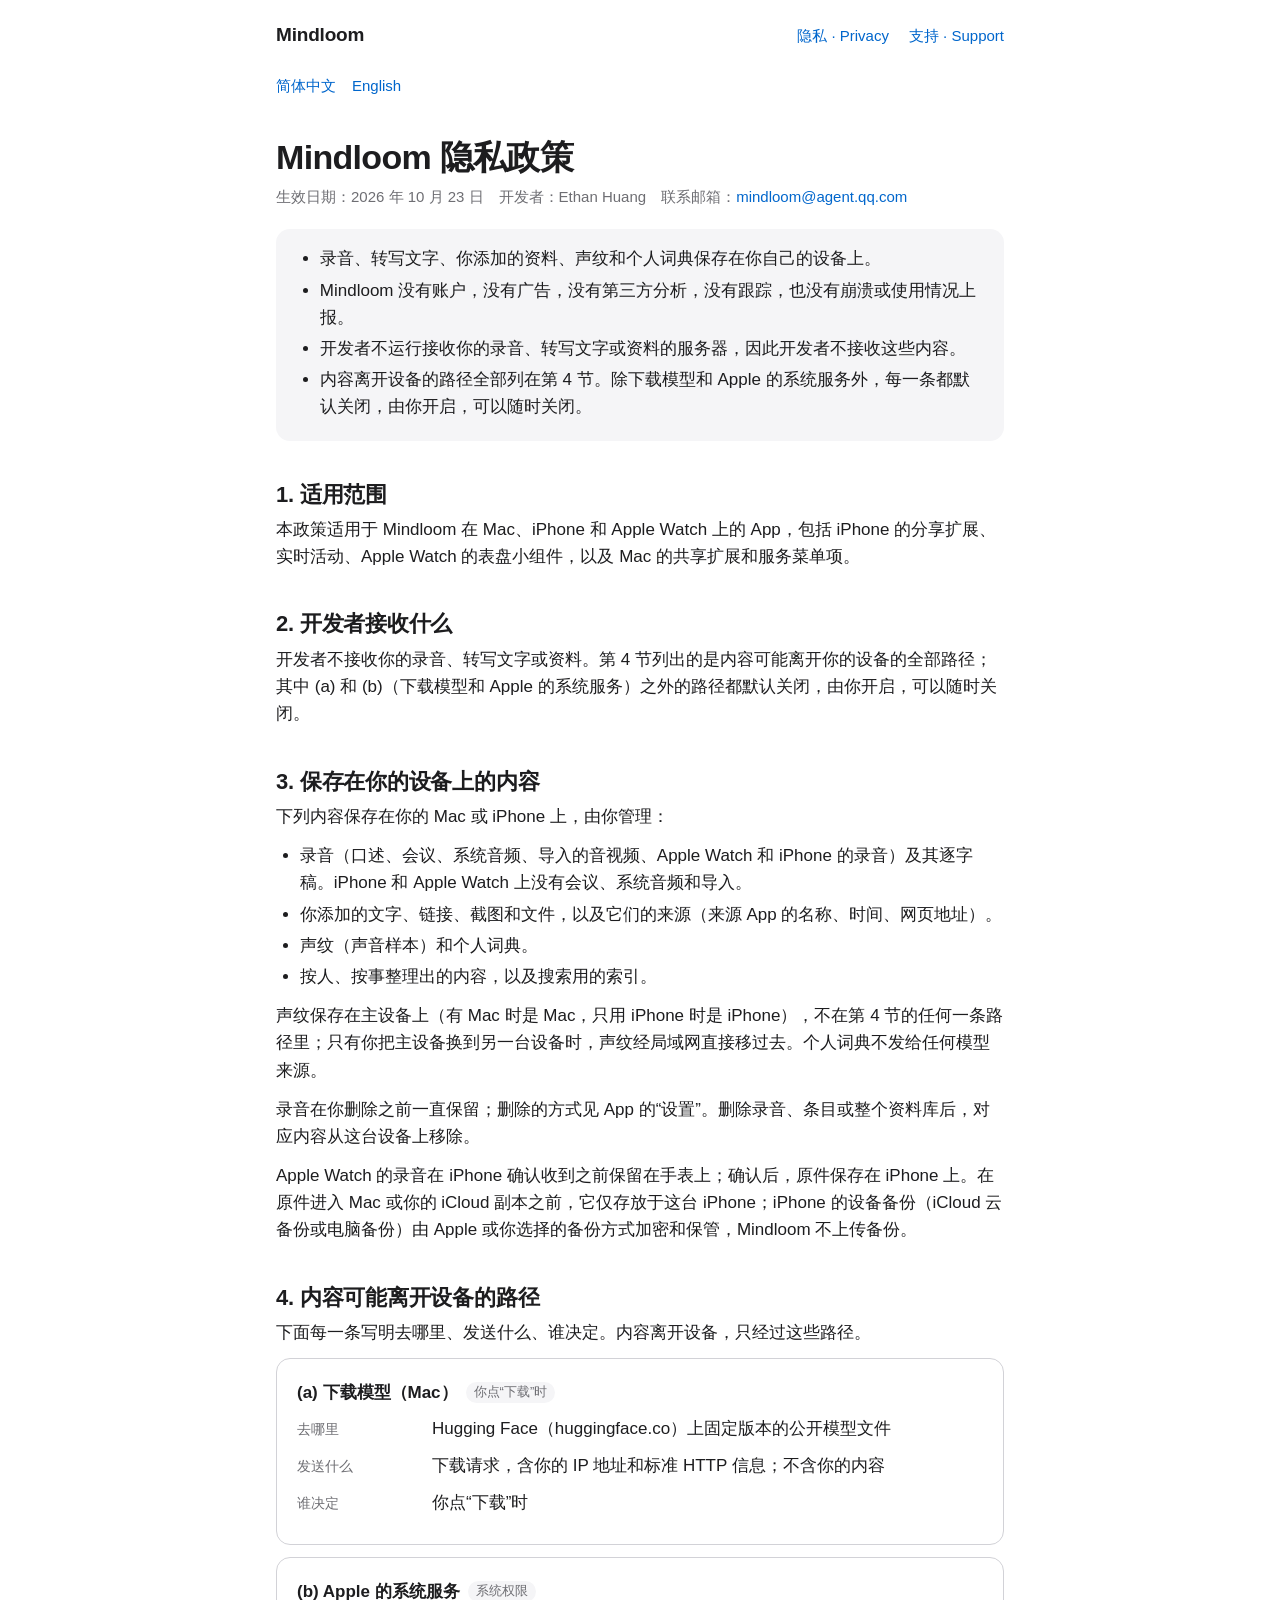
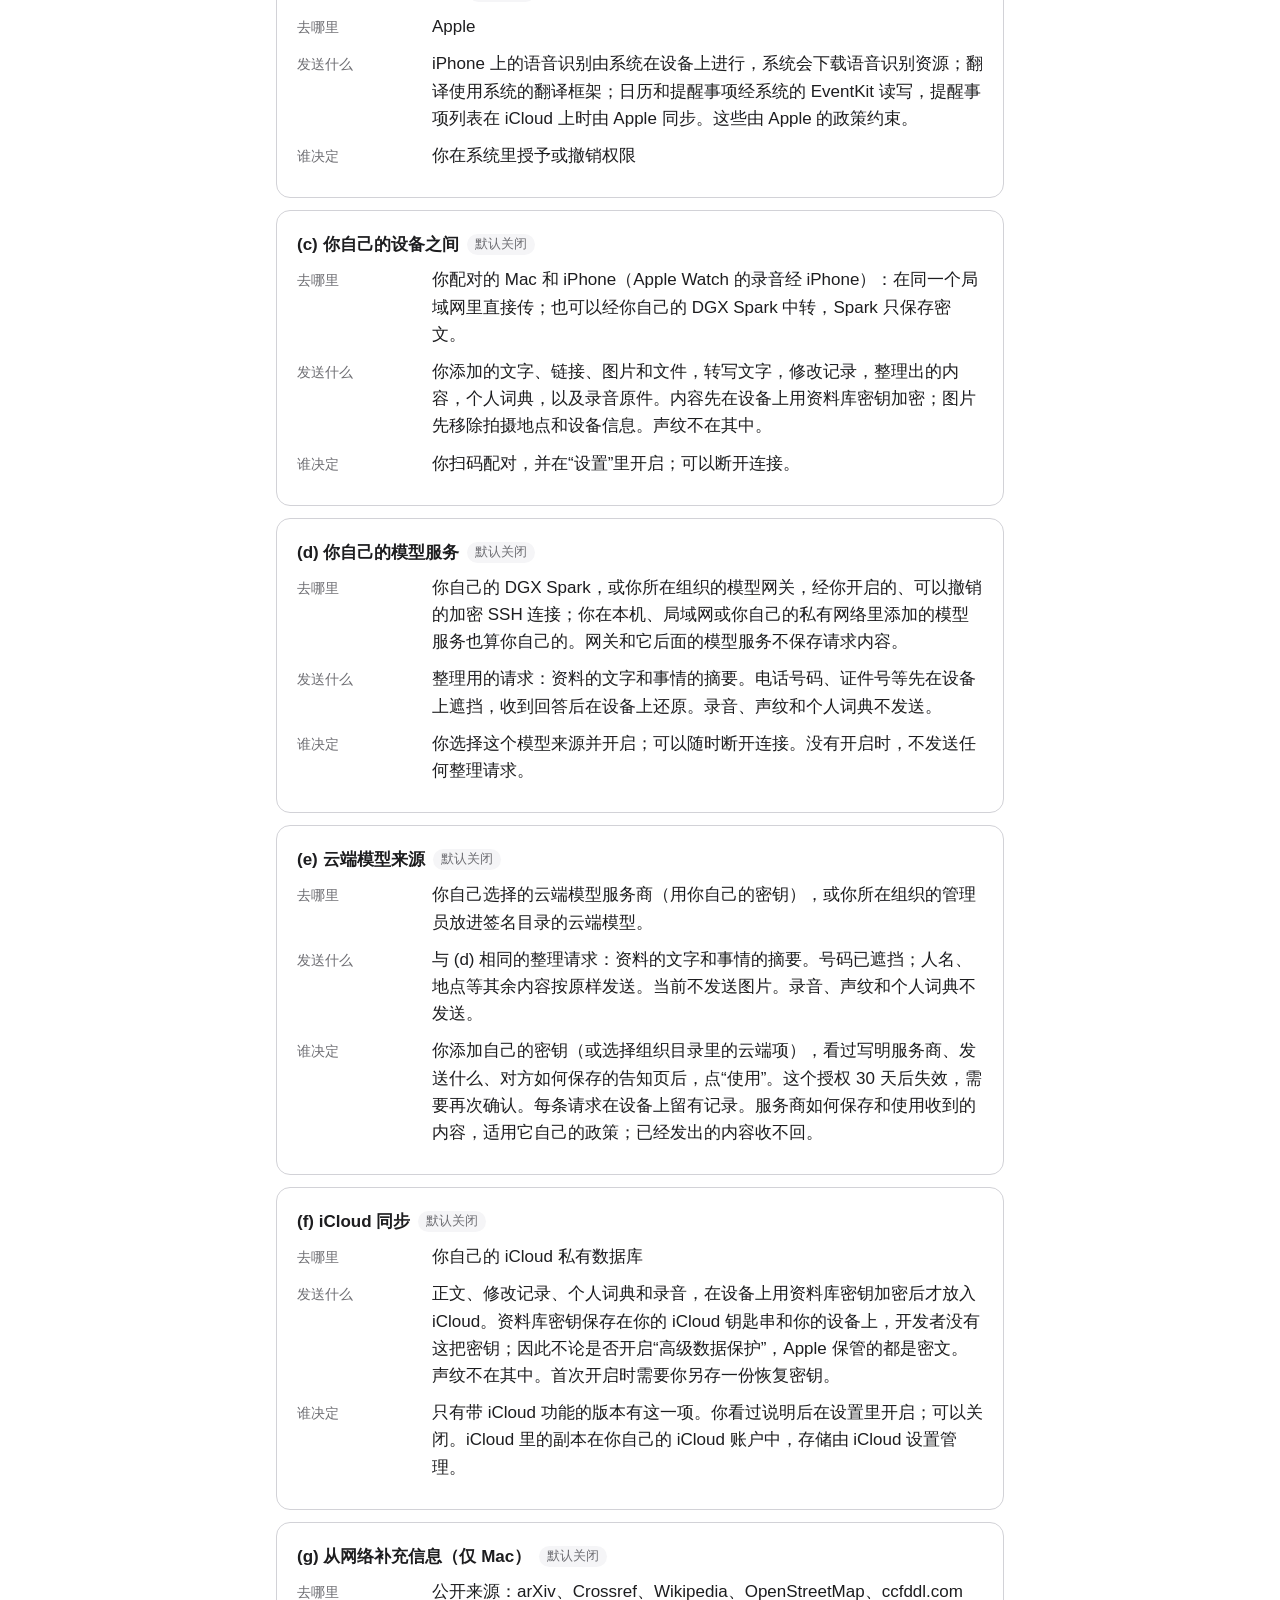
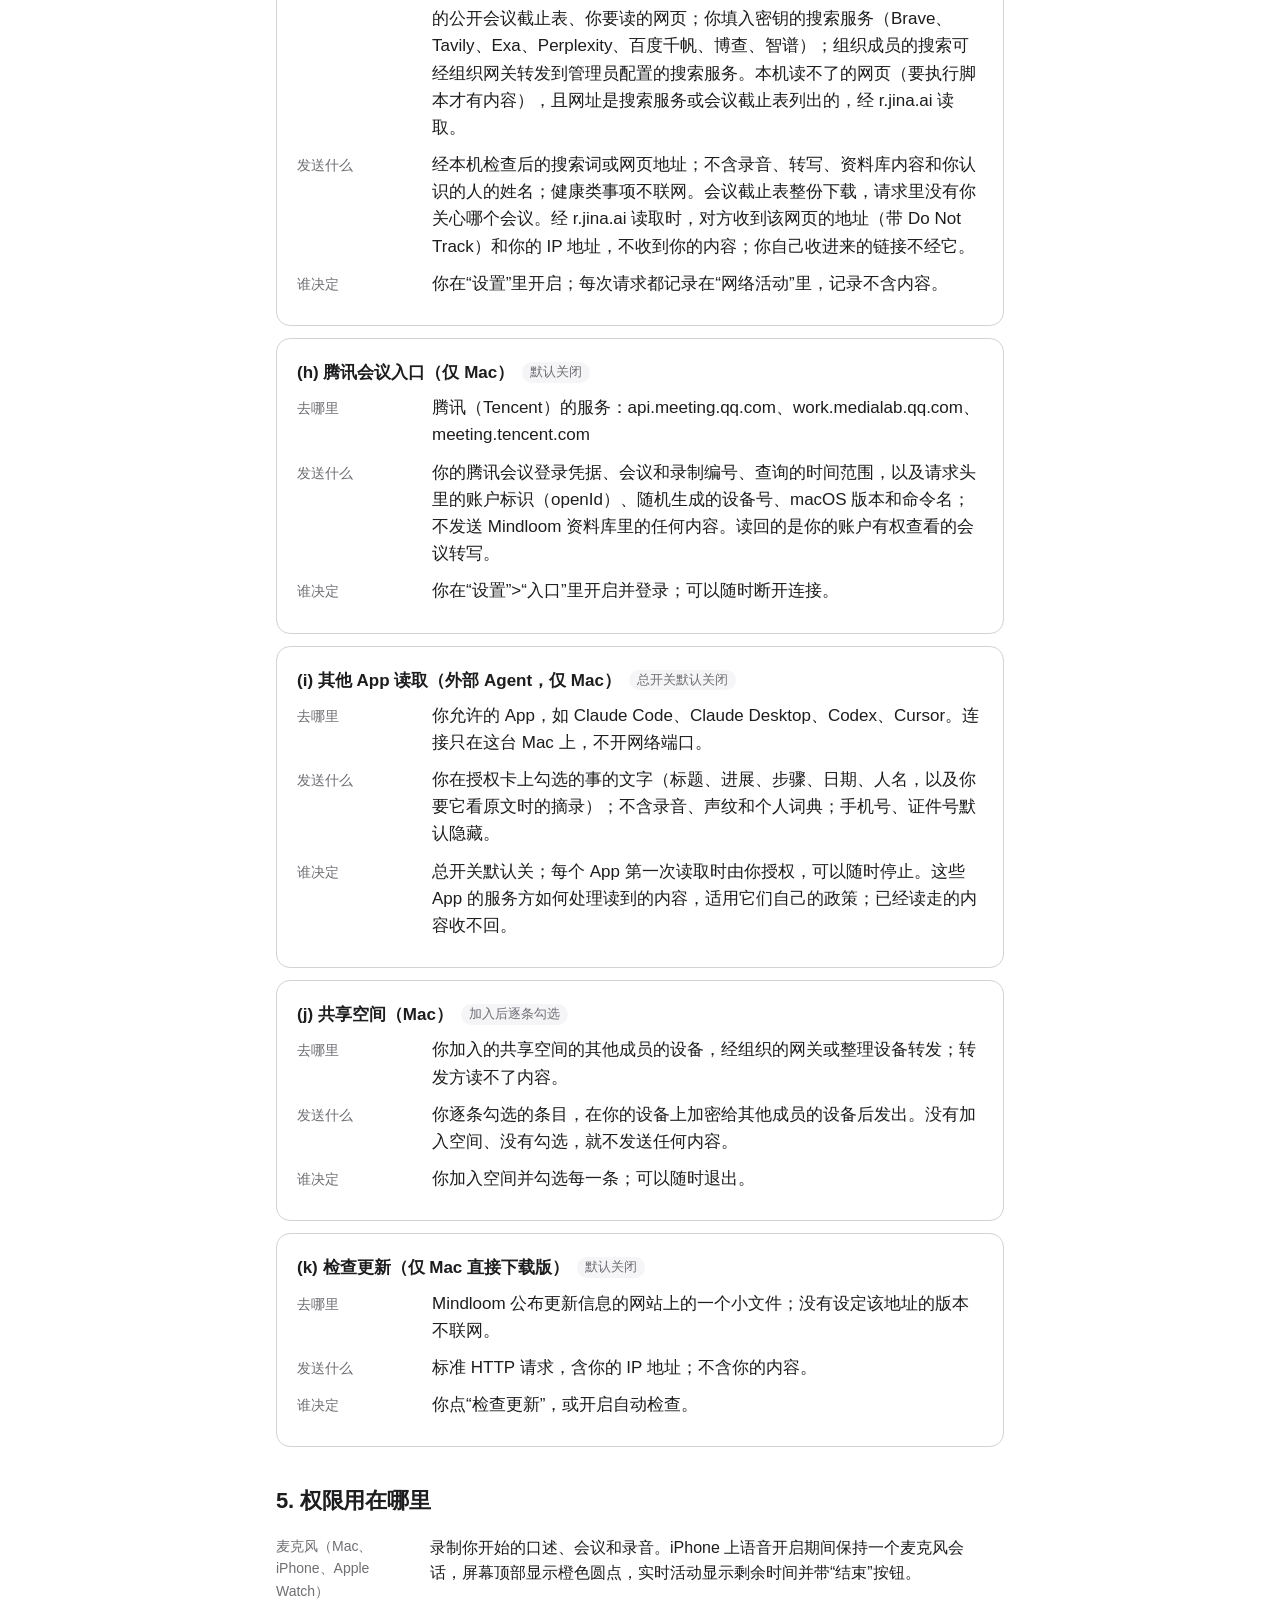
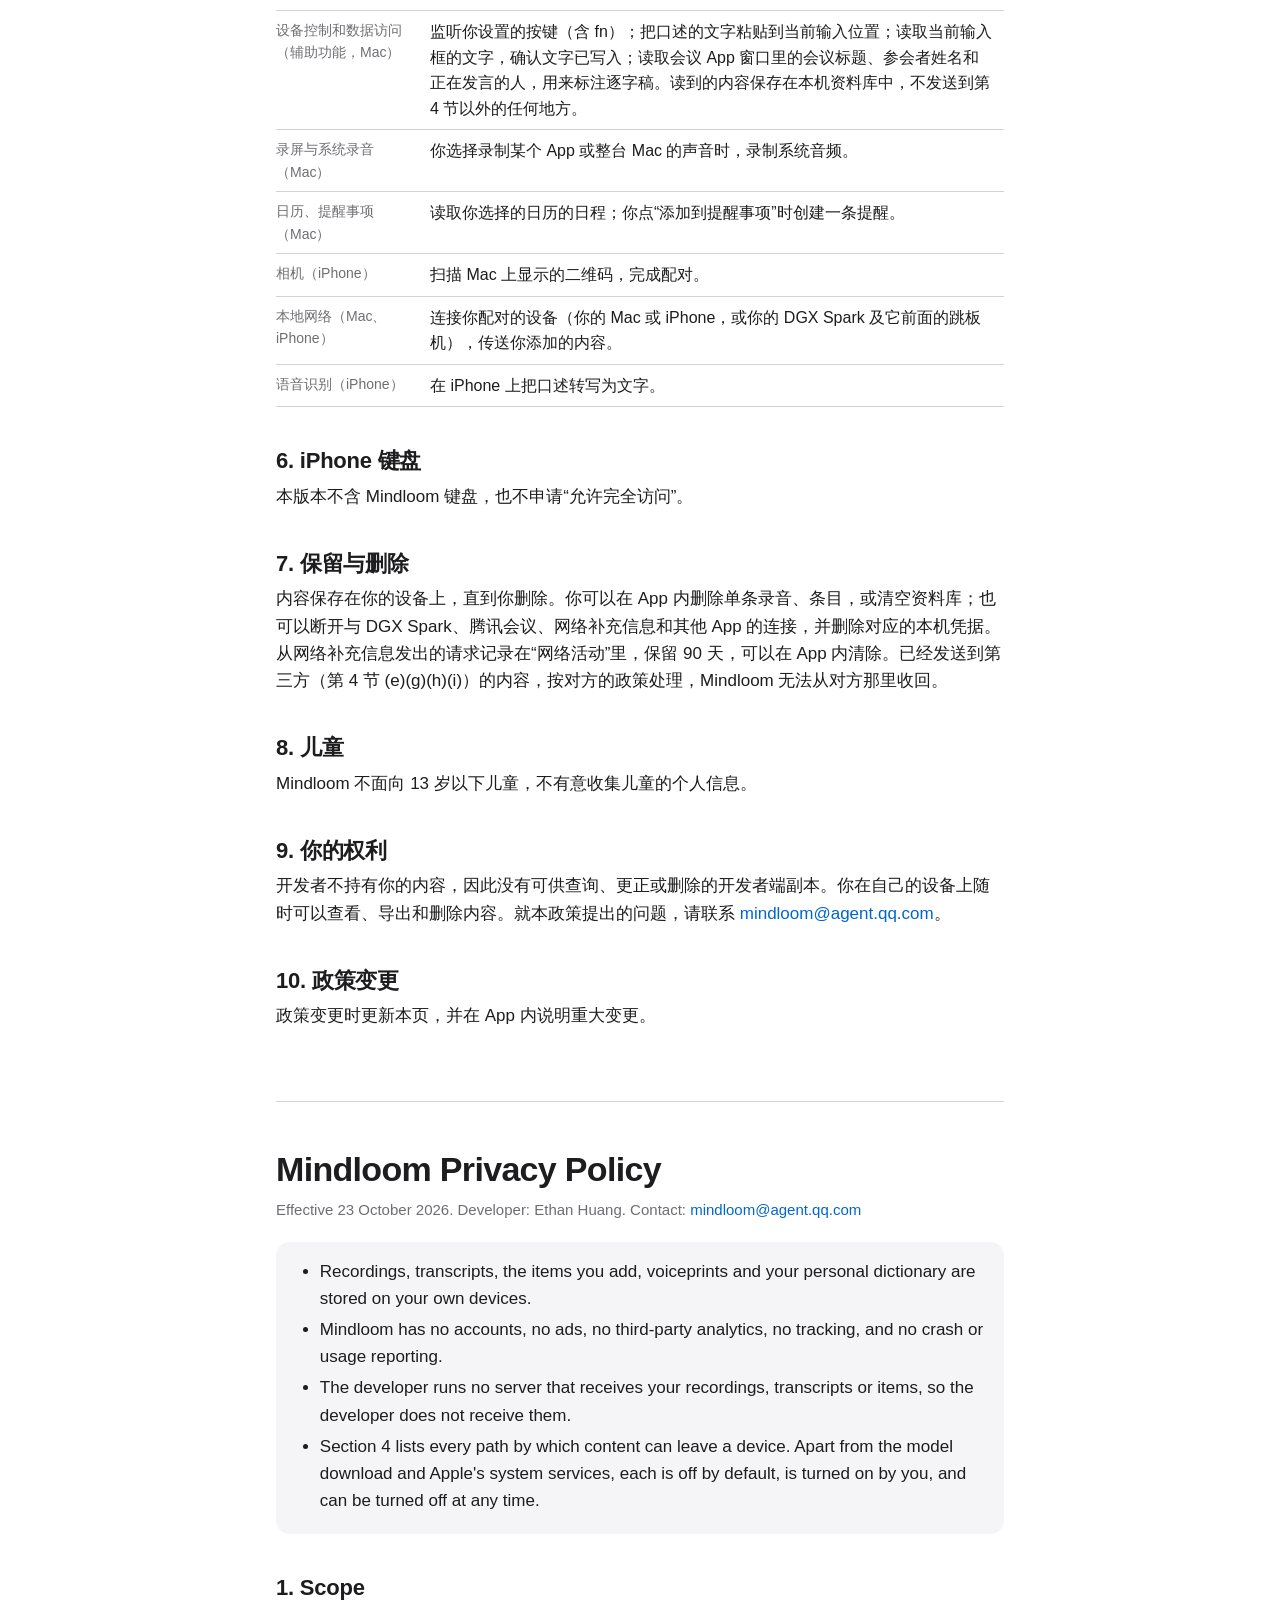
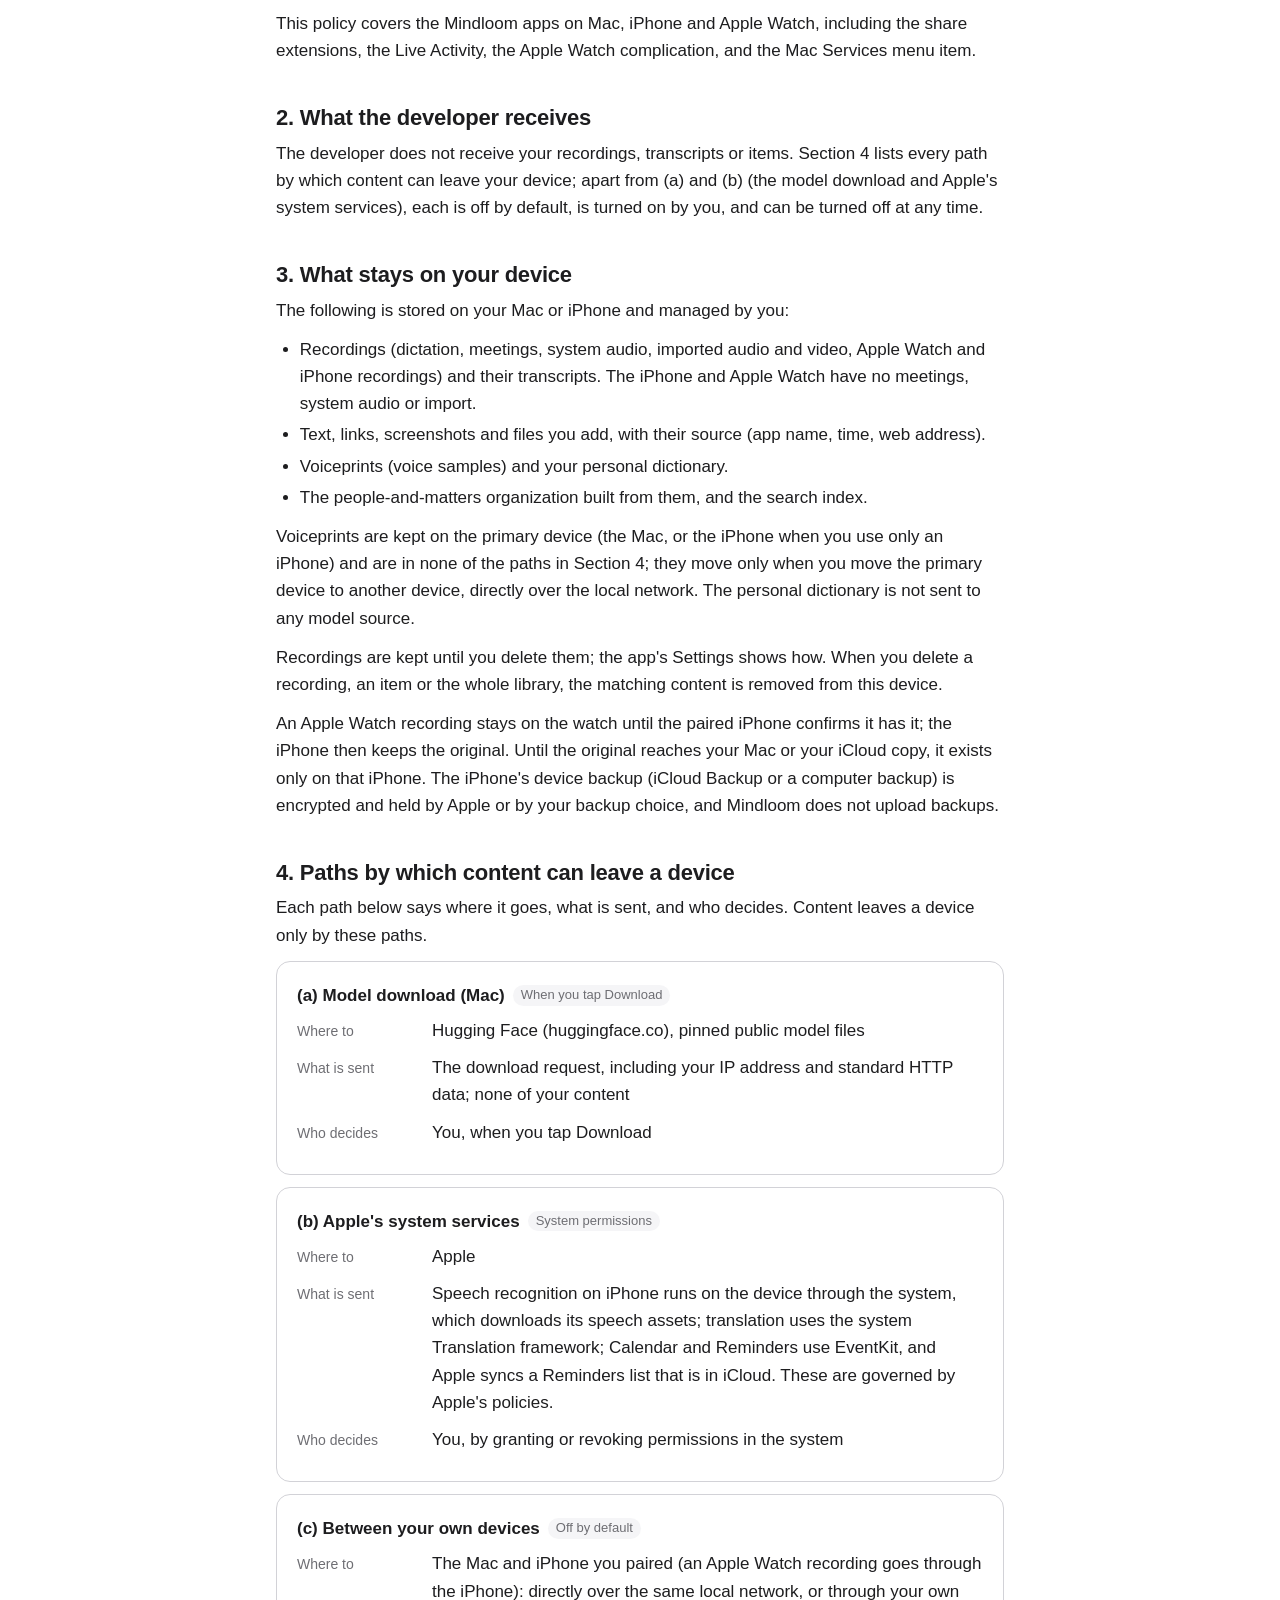
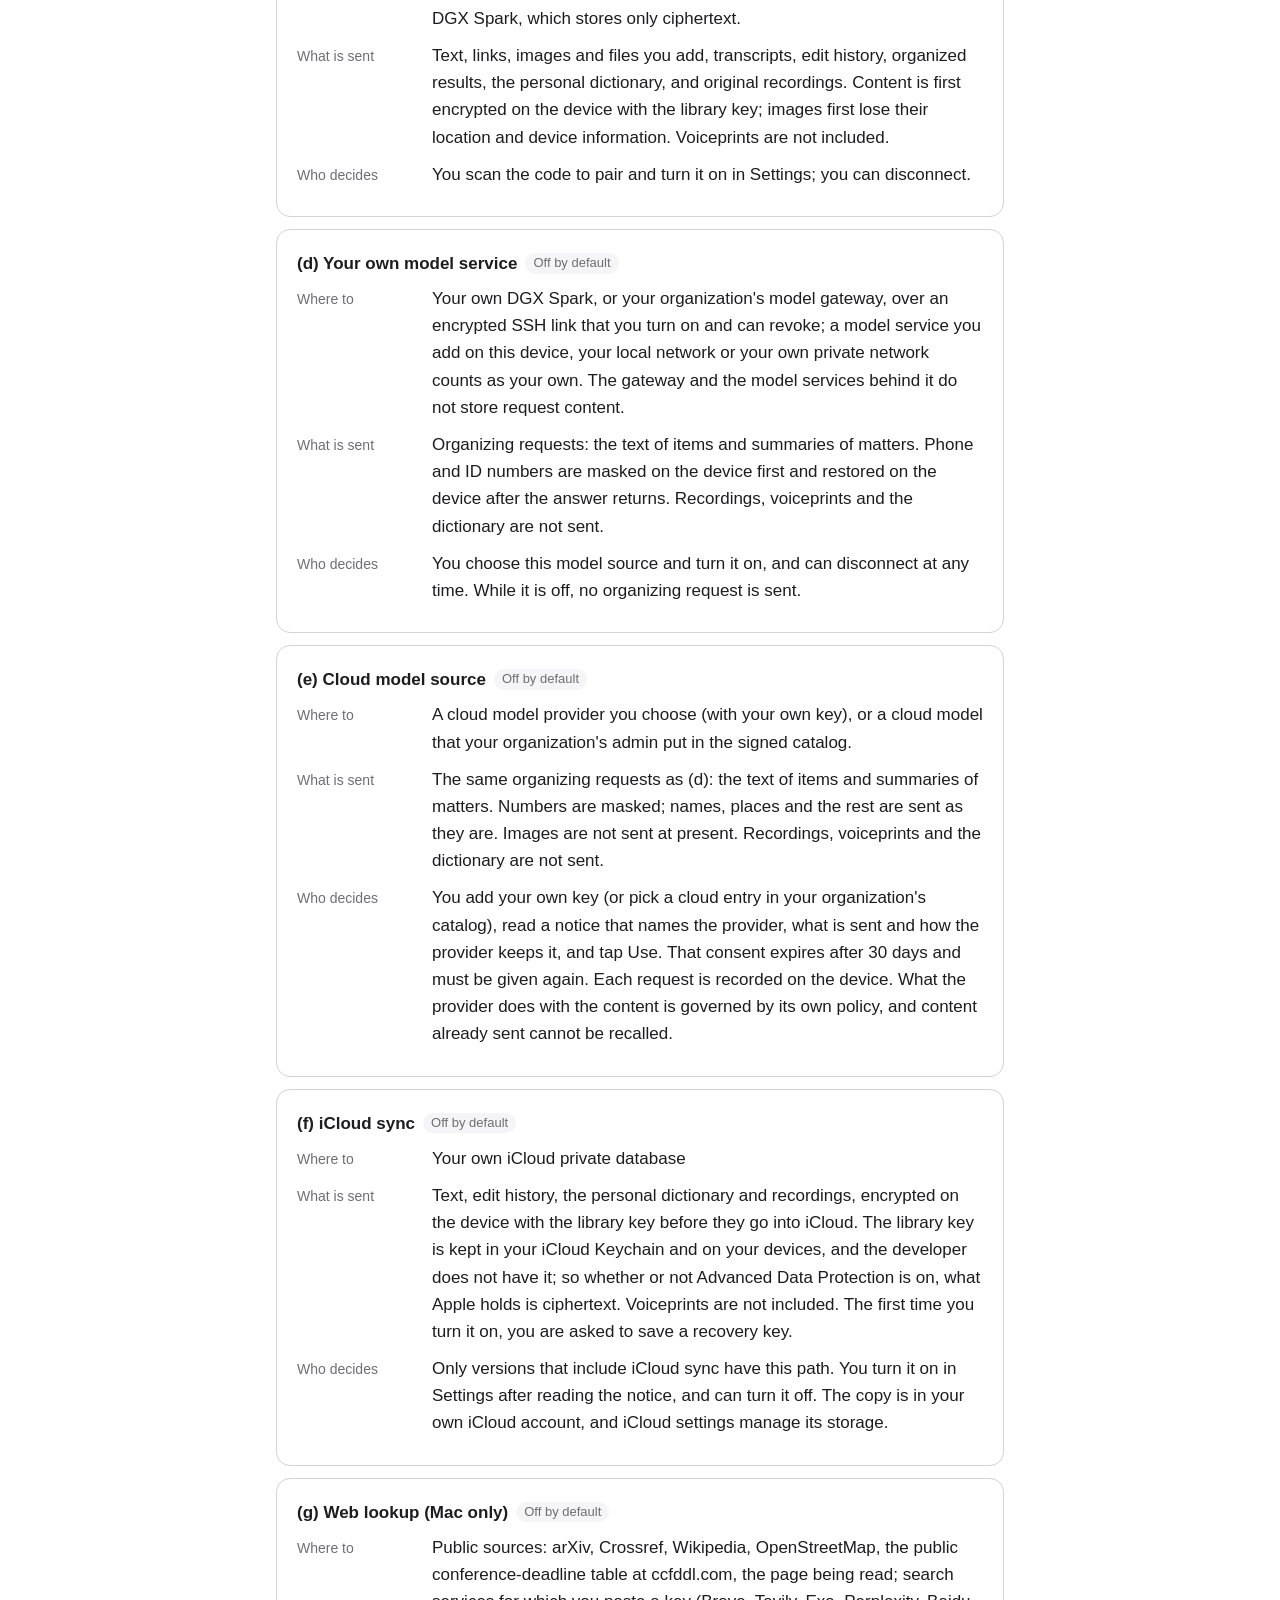
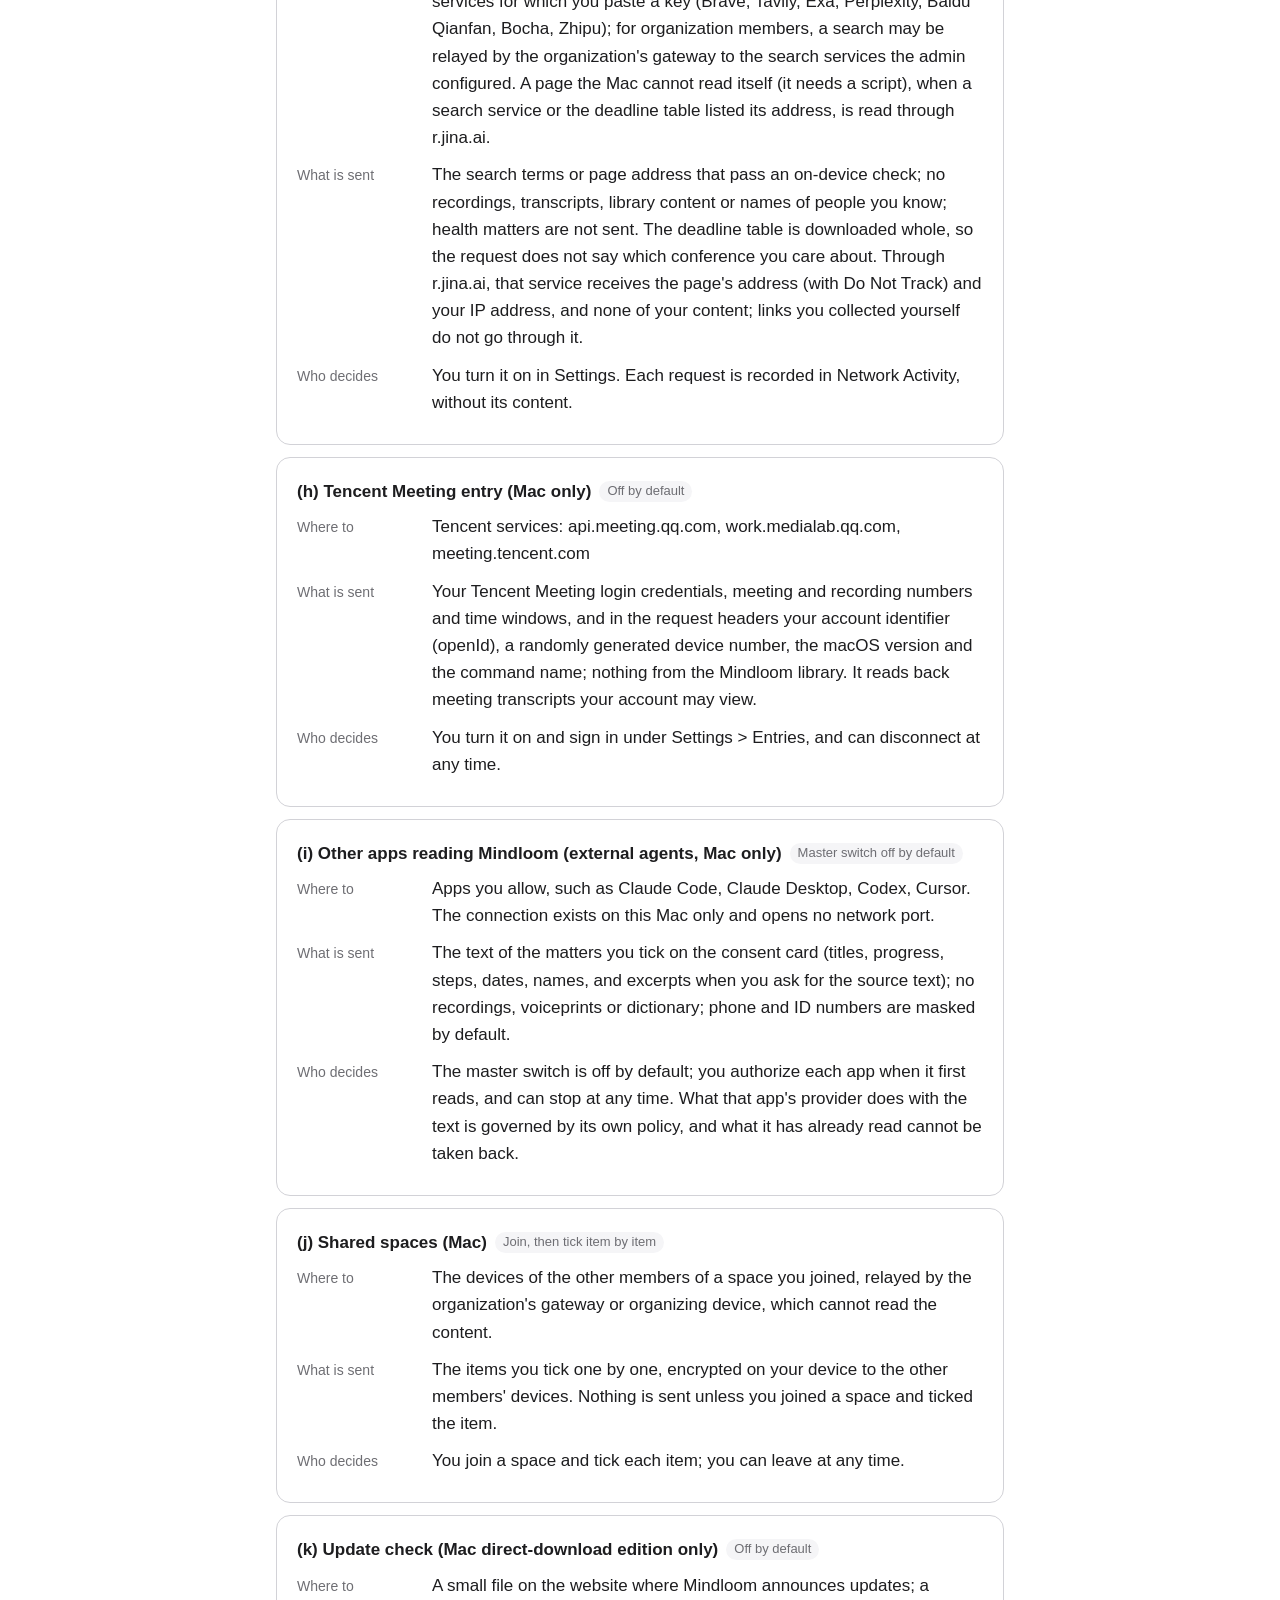
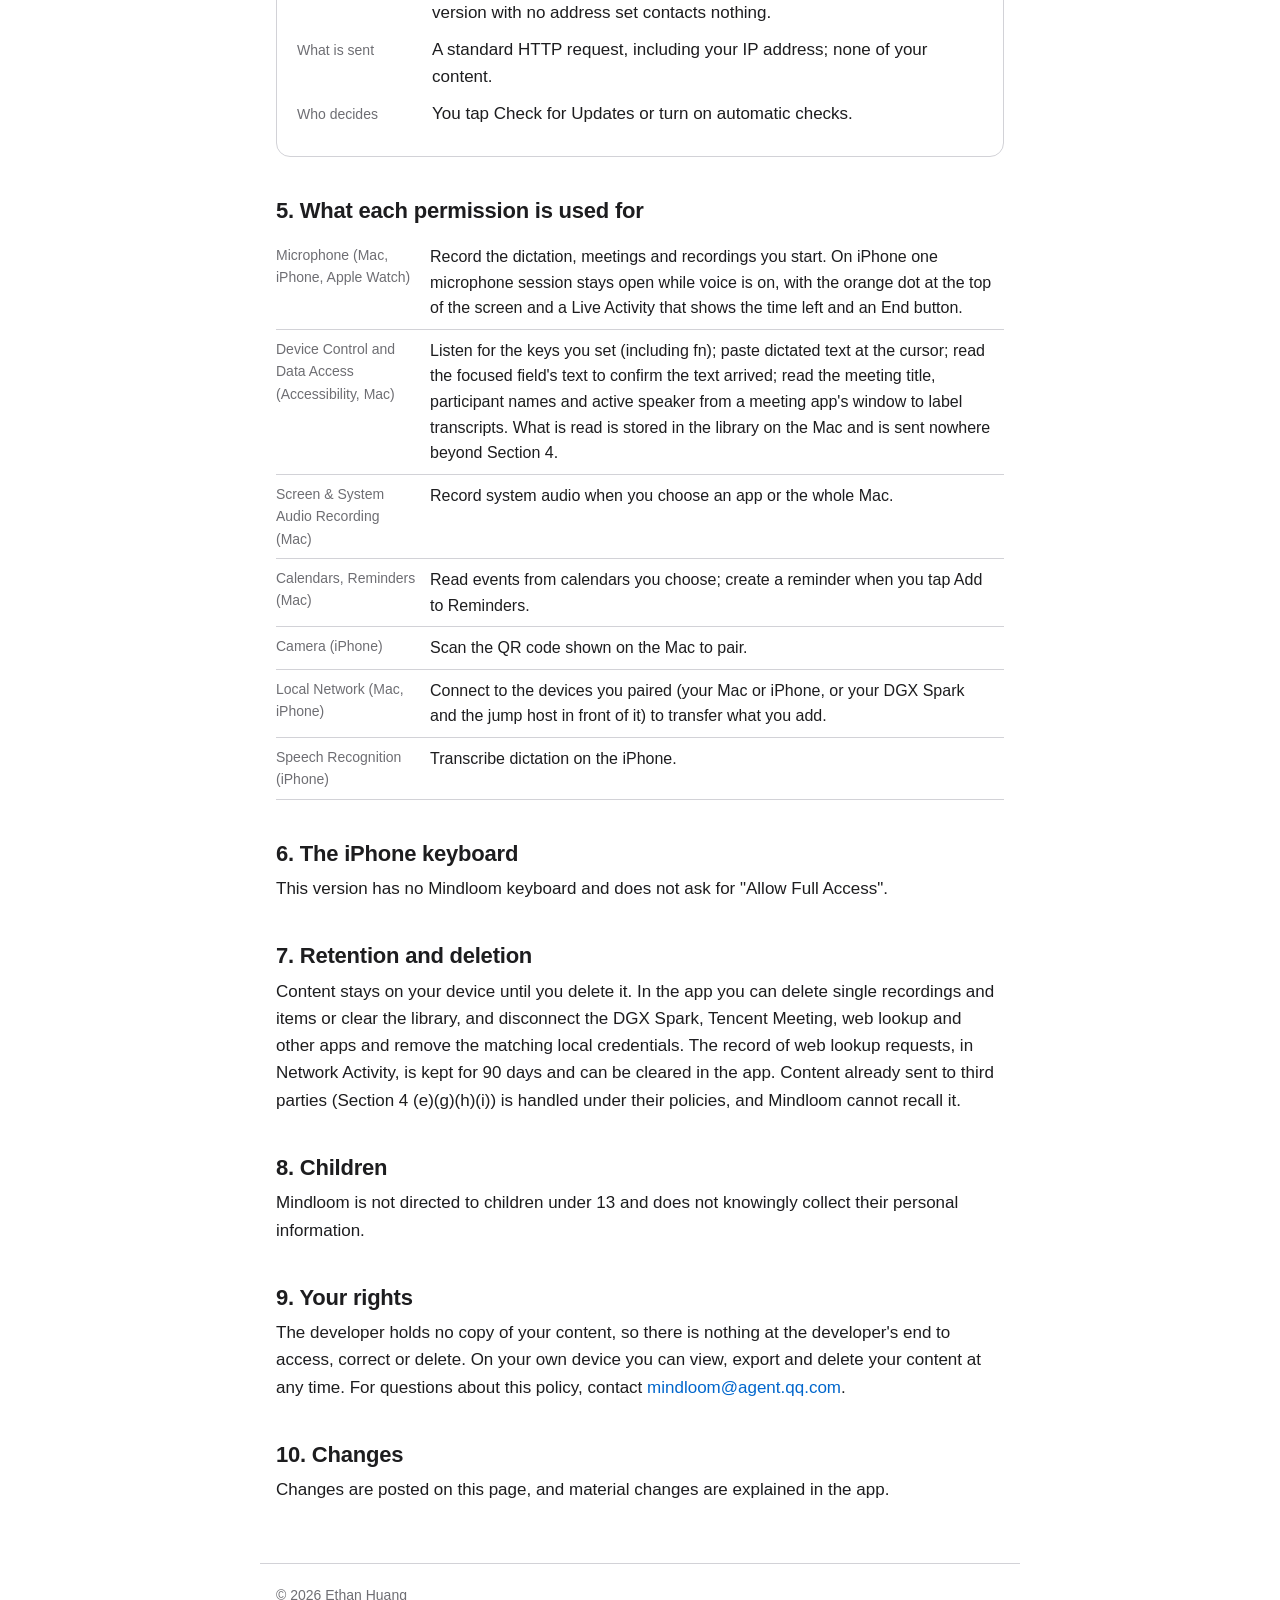
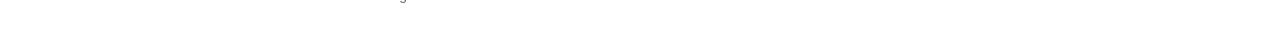
==== commit 39db3489: "Update the Mindloom pages" ====
--- a/privacy/index.html
+++ b/privacy/index.html
@@ -17,7 +17,7 @@
 
 <section id="zh" lang="zh-Hans">
 <h1>Mindloom 隐私政策</h1>
-<p class="meta">生效日期：2026 年 10 月 18 日　开发者：Ethan Huang　联系邮箱：<a href="mailto:mindloom@agent.qq.com">mindloom@agent.qq.com</a></p>
+<p class="meta">生效日期：2026 年 10 月 23 日　开发者：Ethan Huang　联系邮箱：<a href="mailto:mindloom@agent.qq.com">mindloom@agent.qq.com</a></p>
 
 <div class="summary">
 <ul>
@@ -177,7 +177,7 @@
 
 <section id="en" lang="en">
 <h1>Mindloom Privacy Policy</h1>
-<p class="meta">Effective 18 October 2026. Developer: Ethan Huang. Contact: <a href="mailto:mindloom@agent.qq.com">mindloom@agent.qq.com</a></p>
+<p class="meta">Effective 23 October 2026. Developer: Ethan Huang. Contact: <a href="mailto:mindloom@agent.qq.com">mindloom@agent.qq.com</a></p>
 
 <div class="summary">
 <ul>
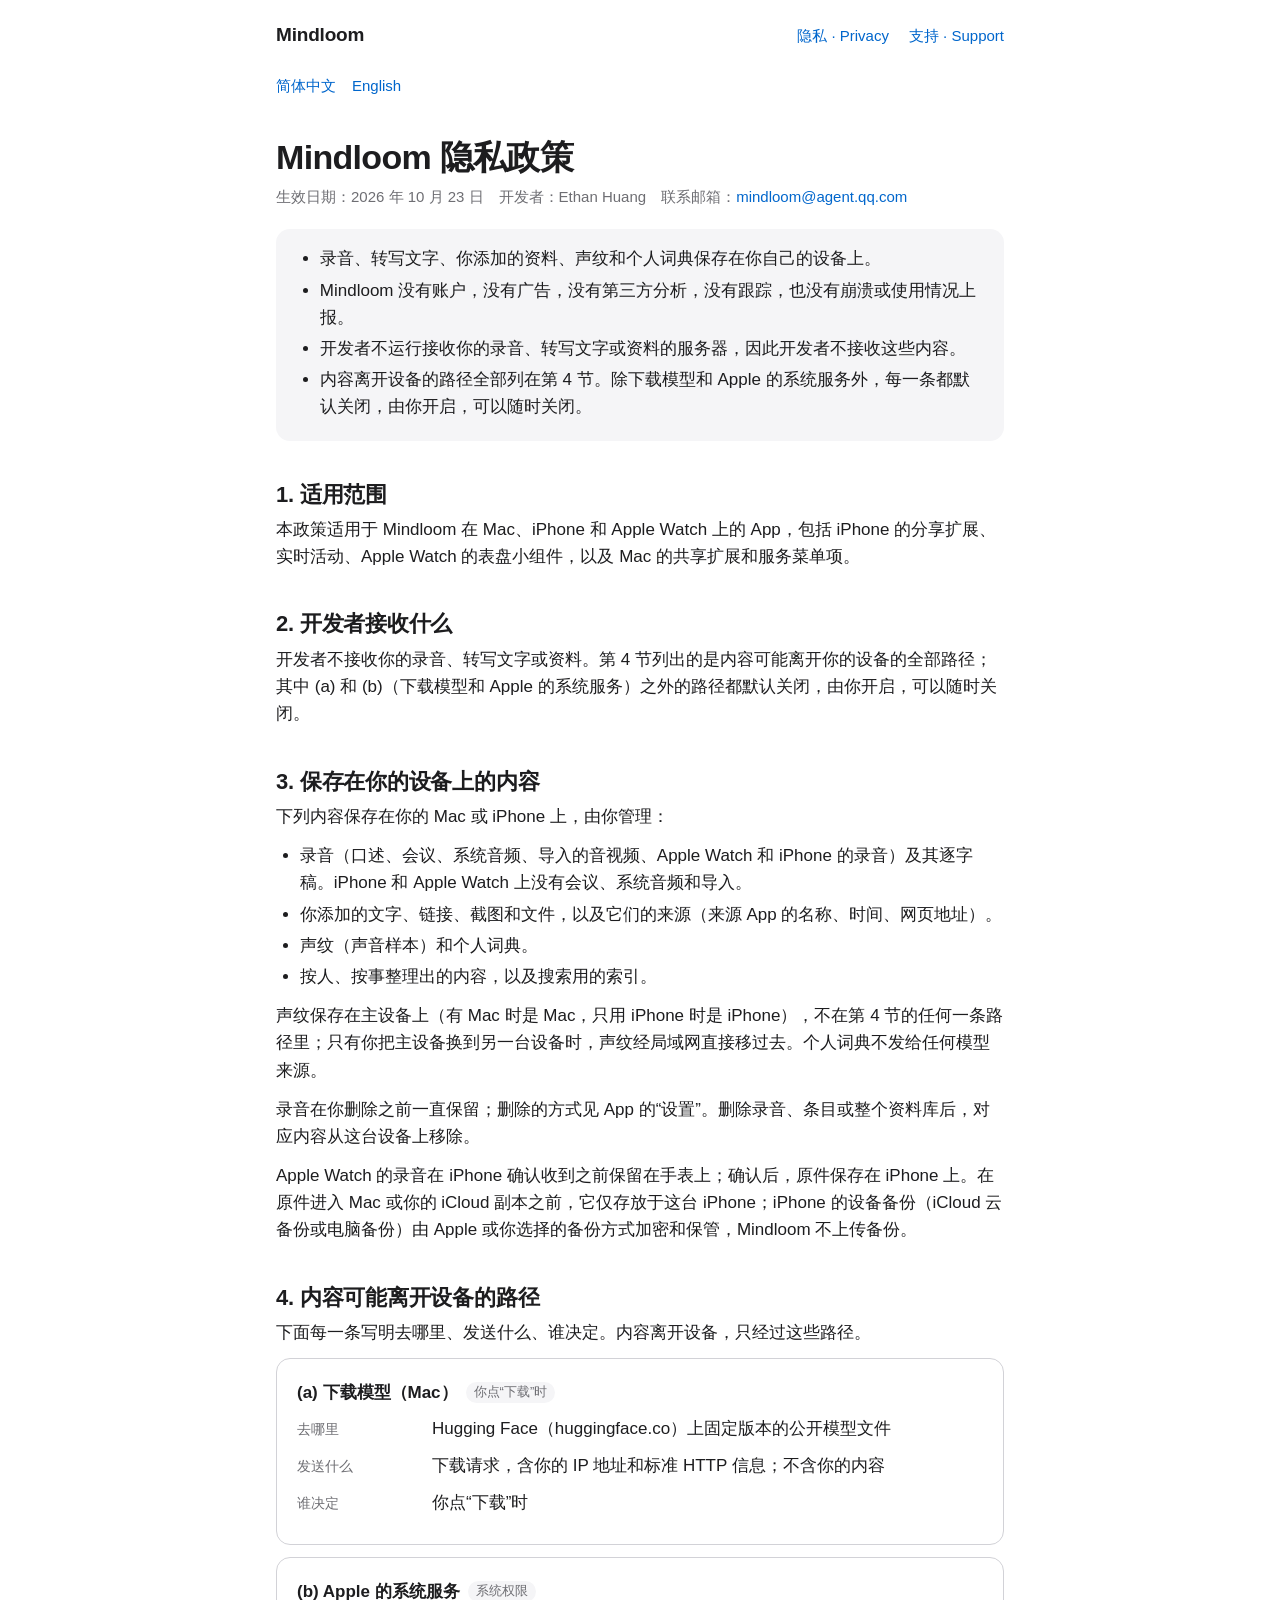
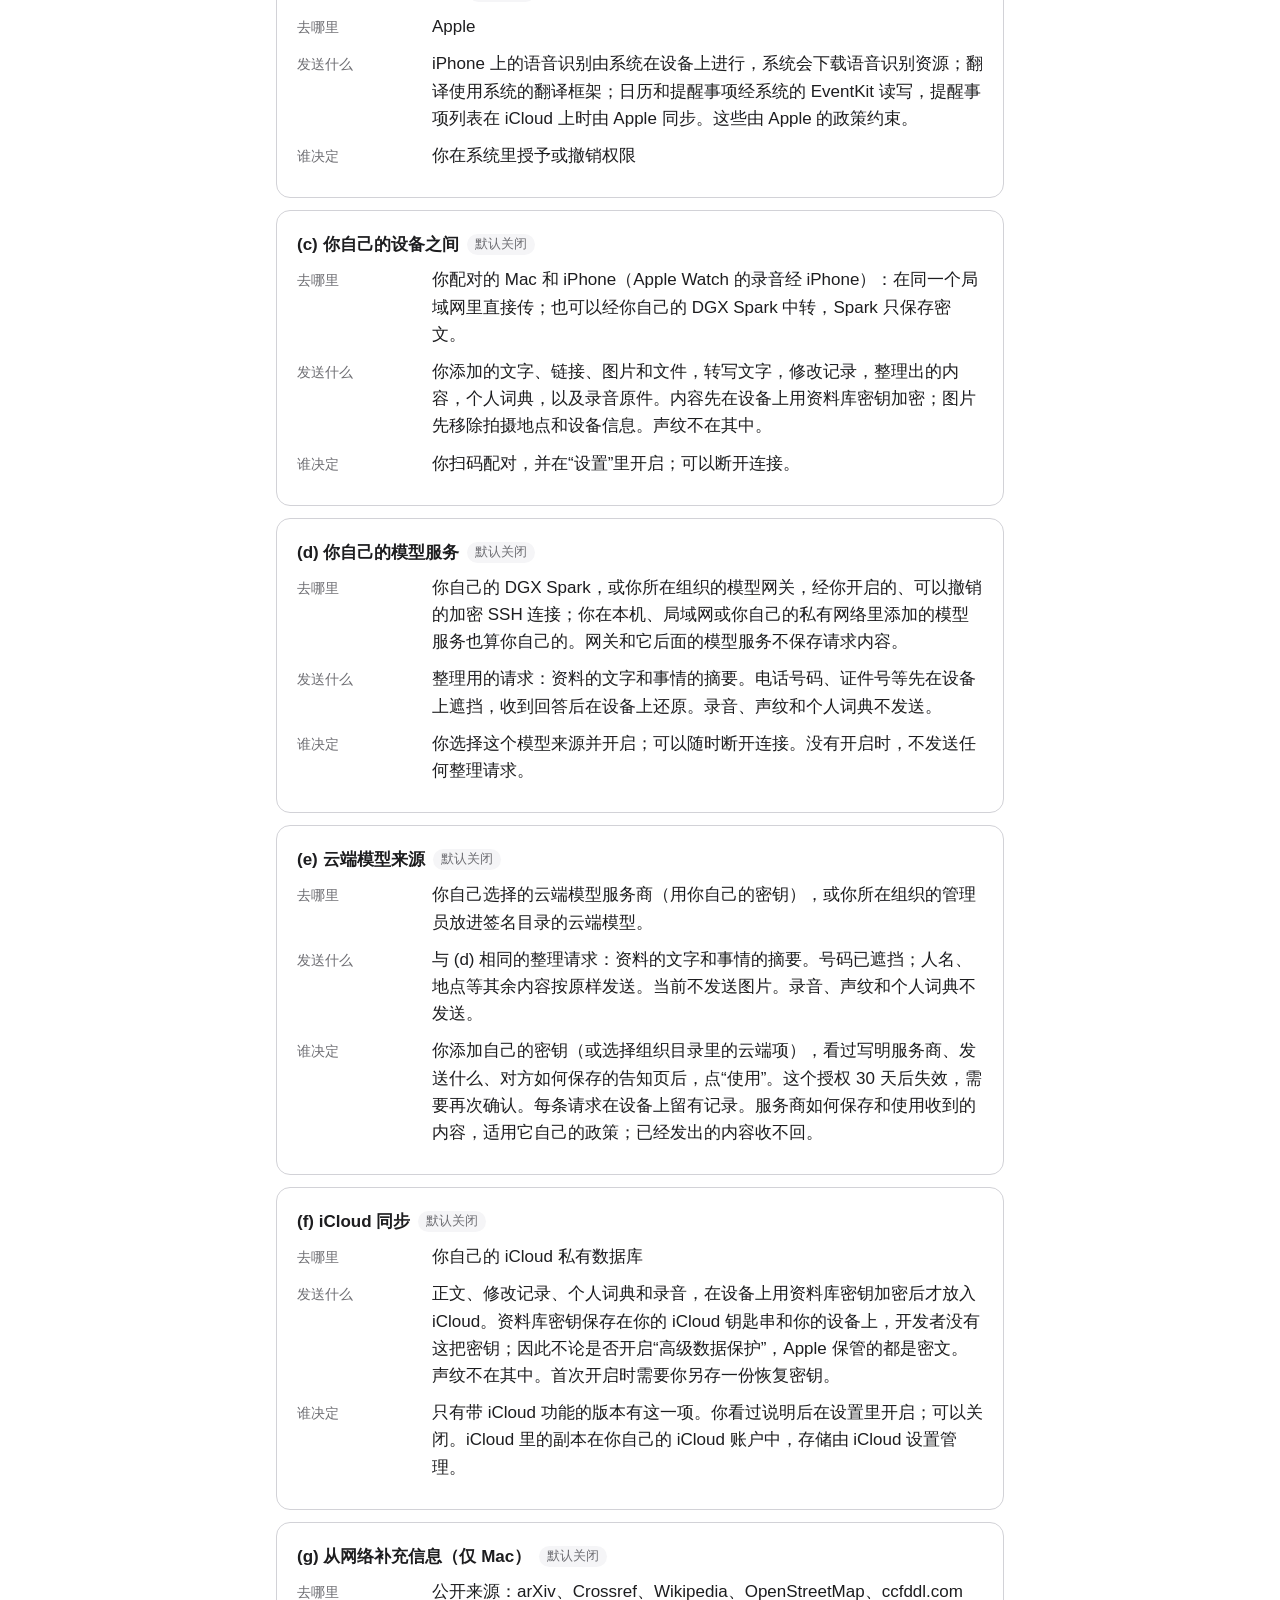
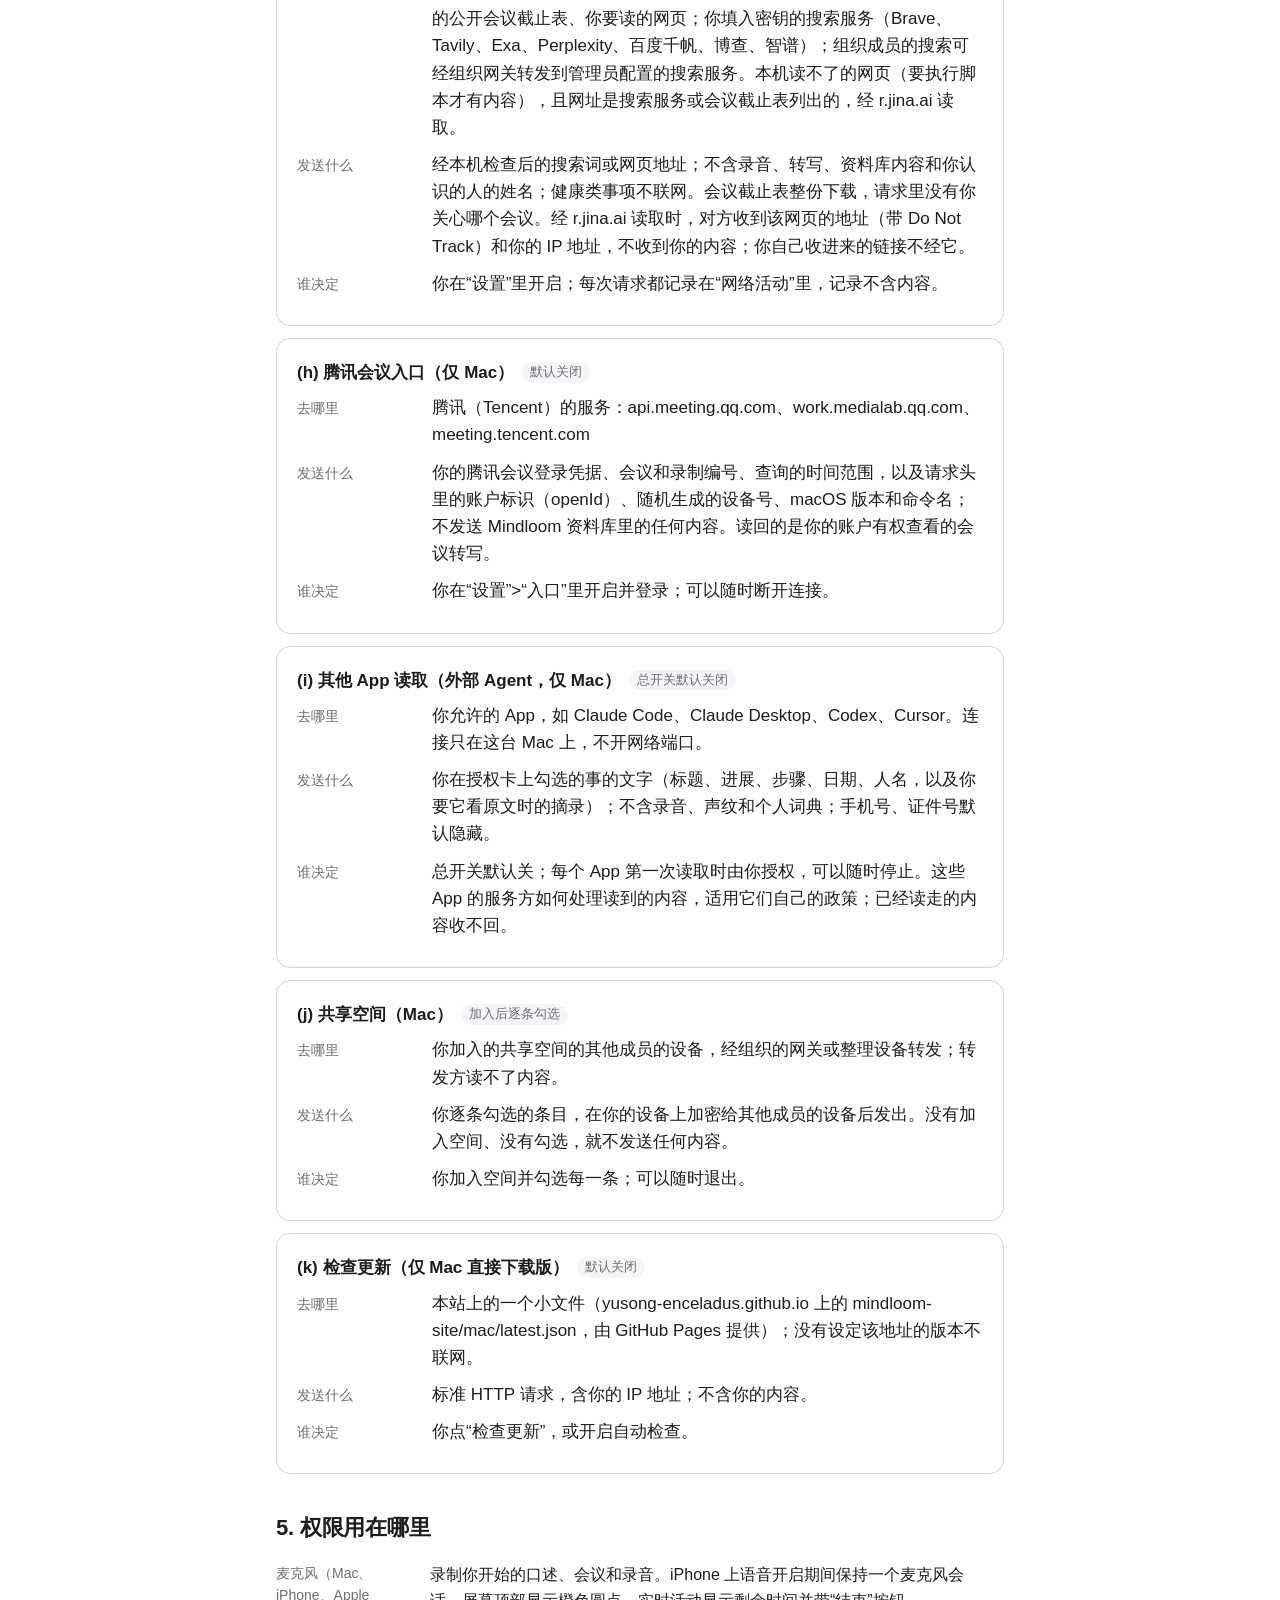
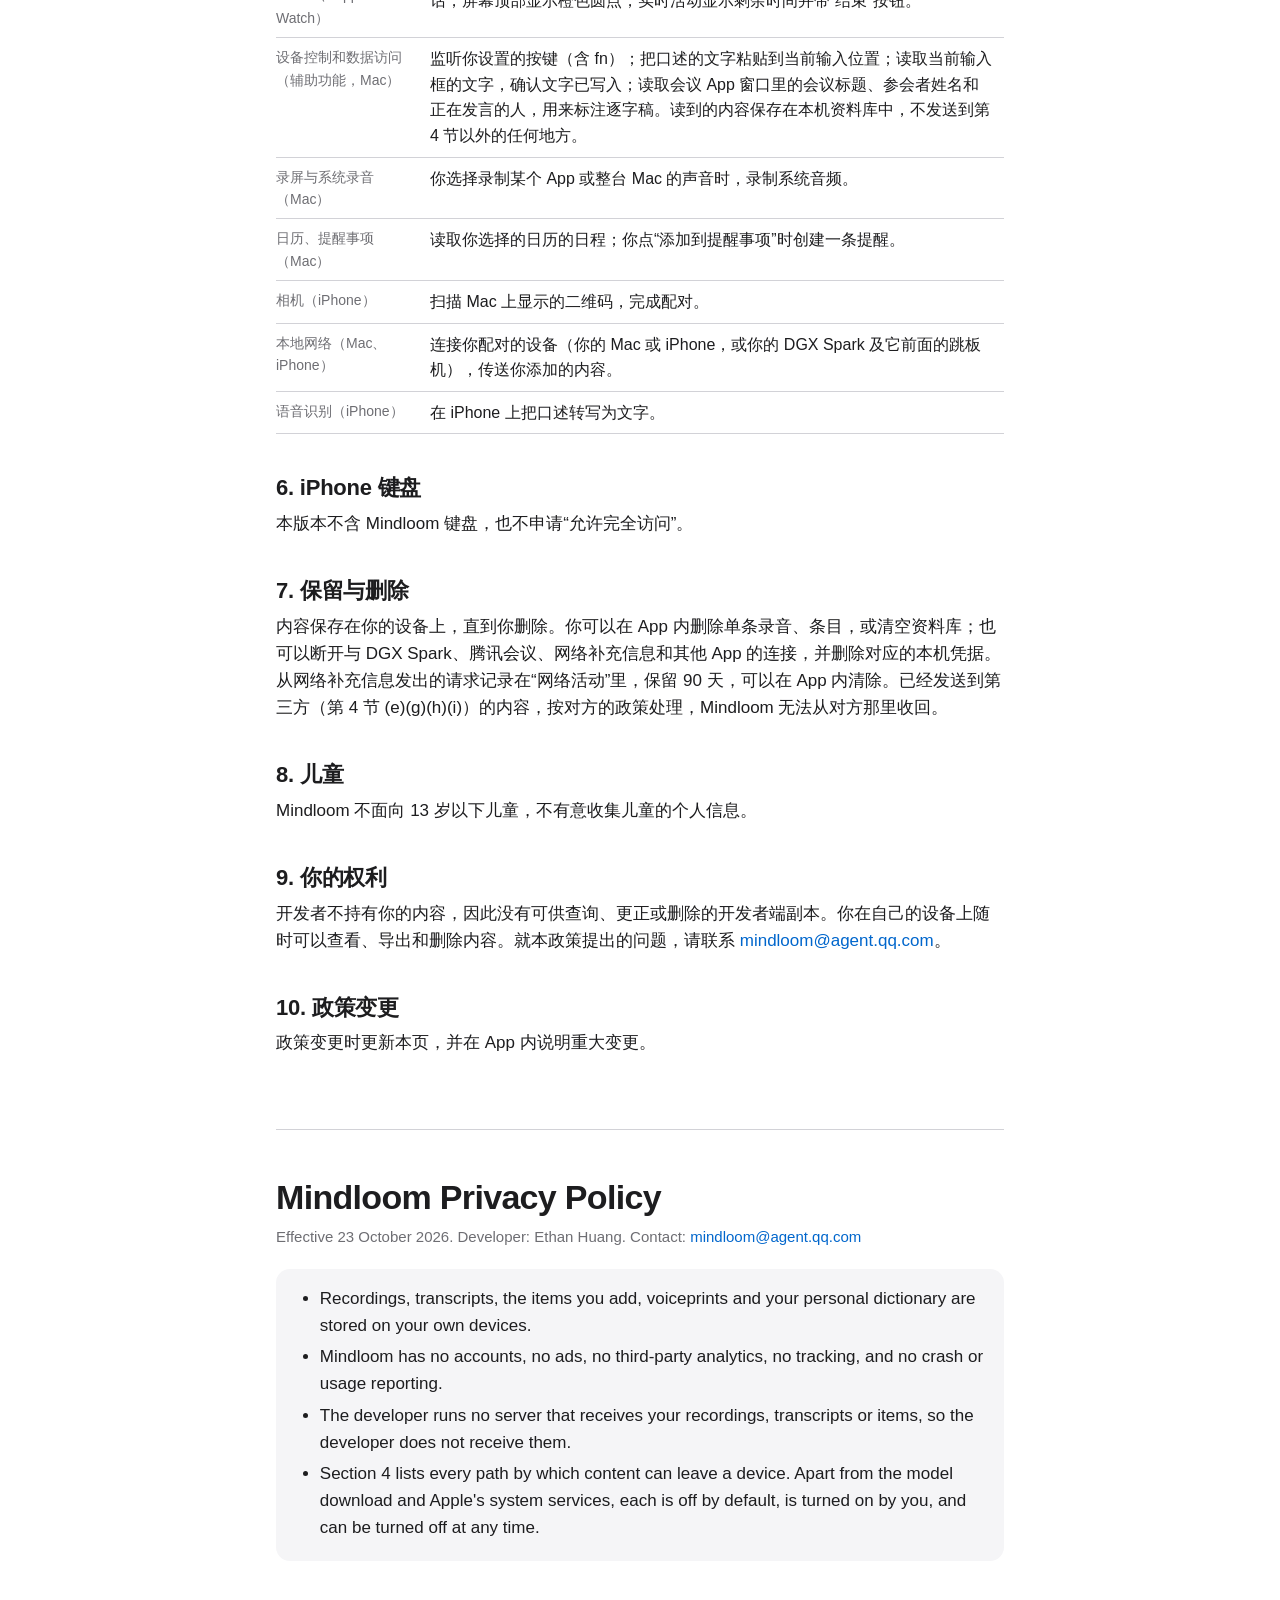
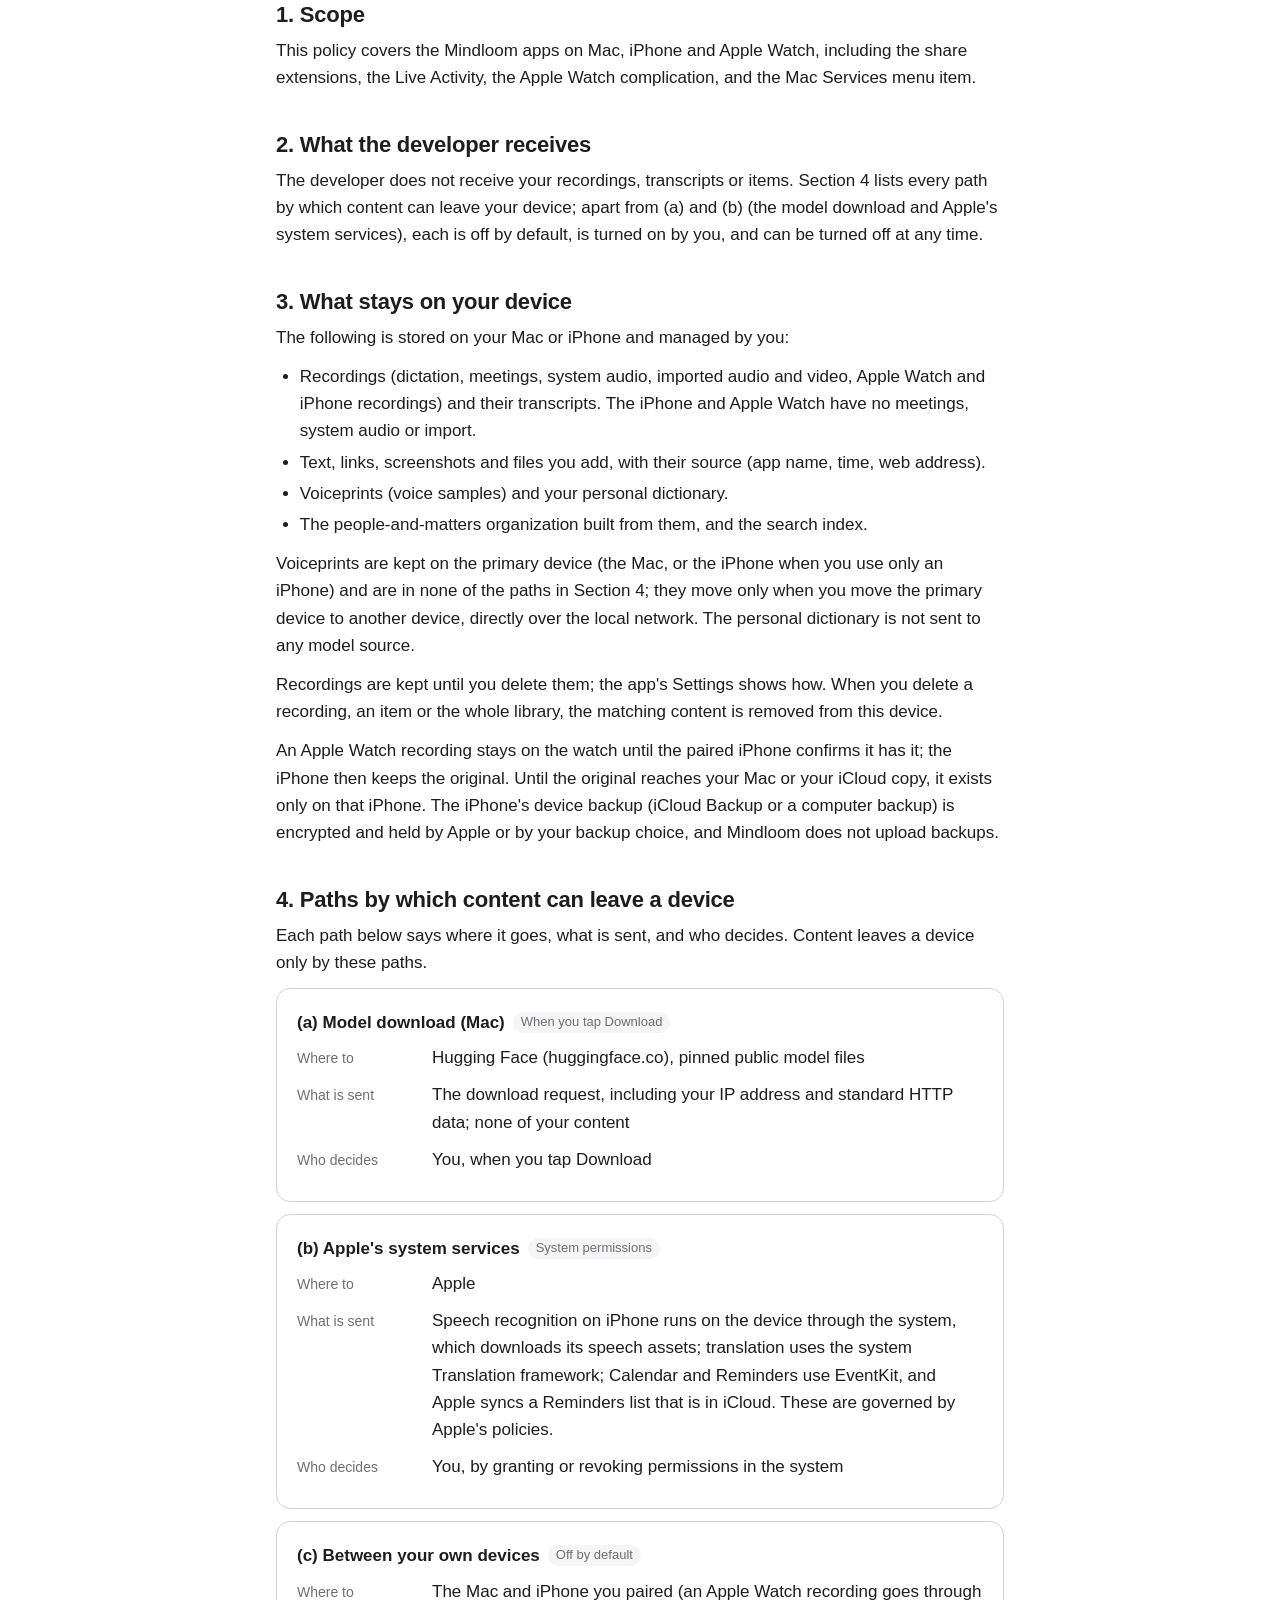
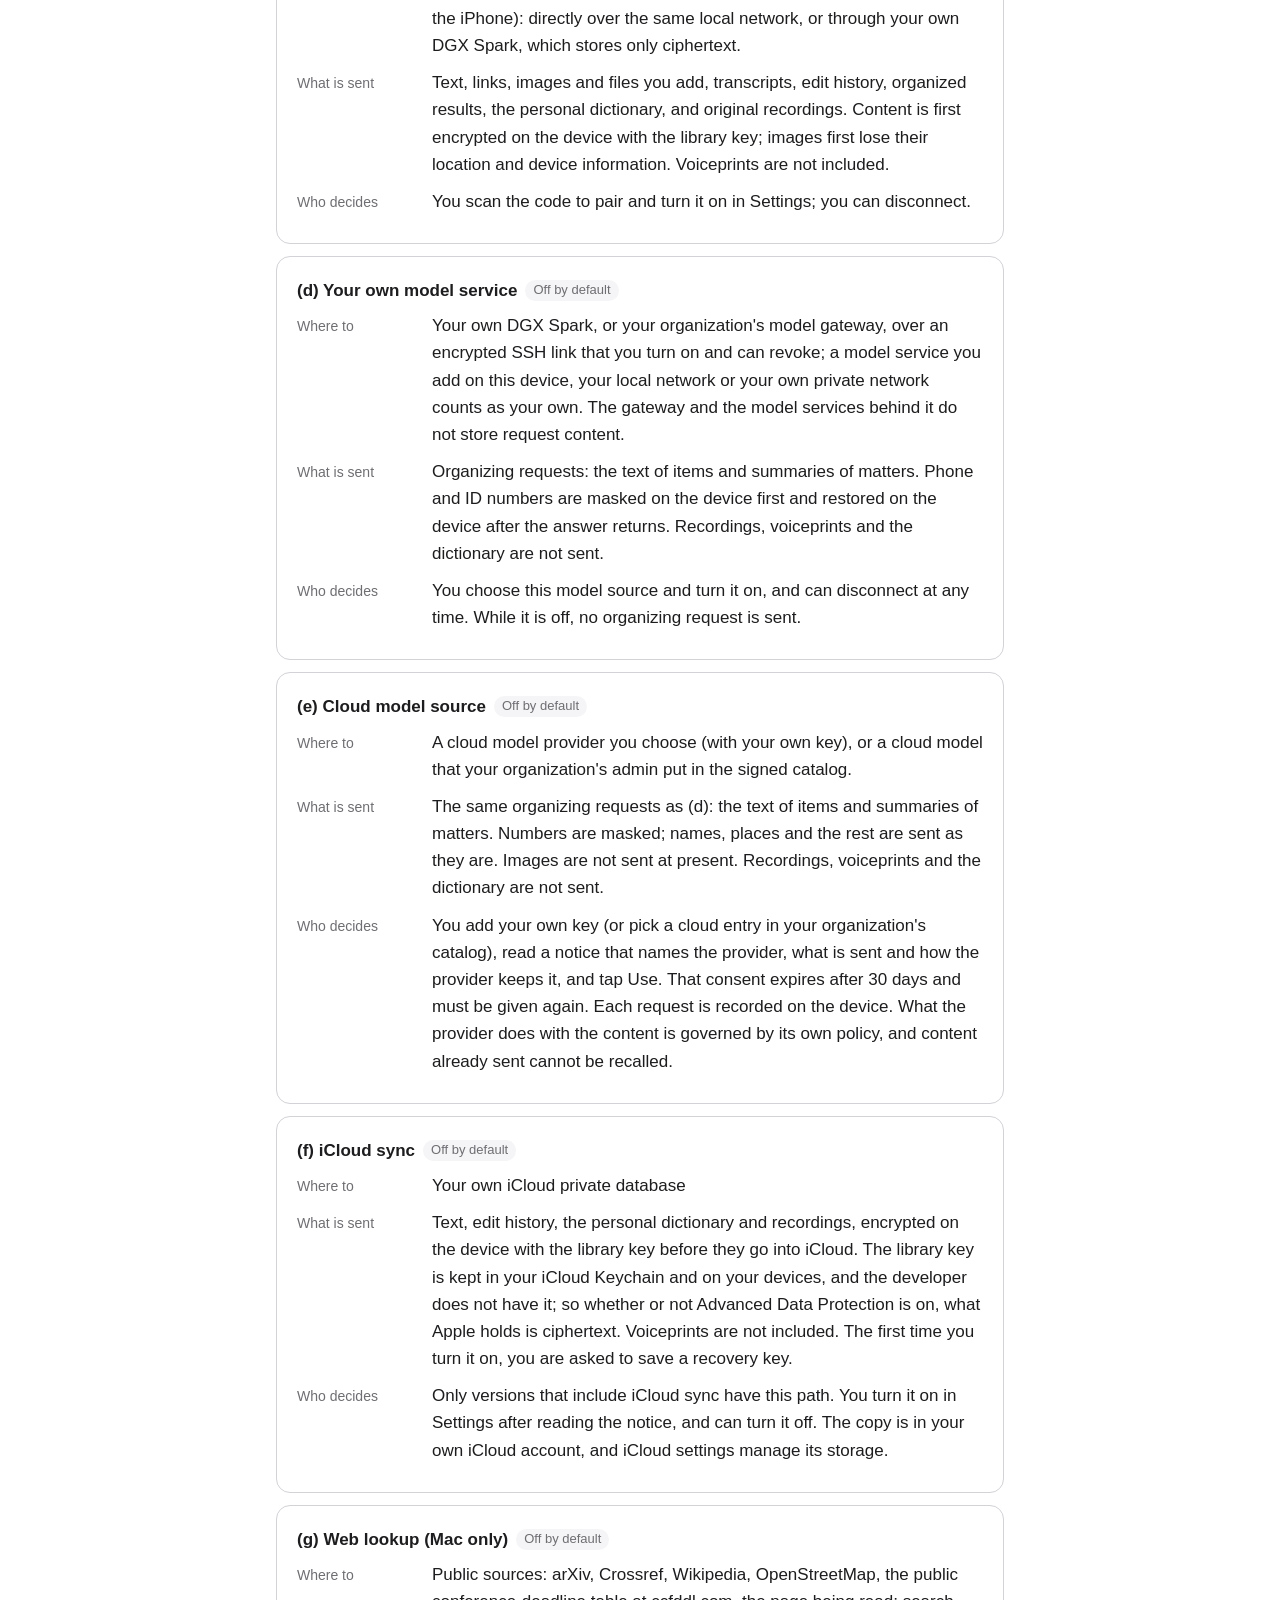
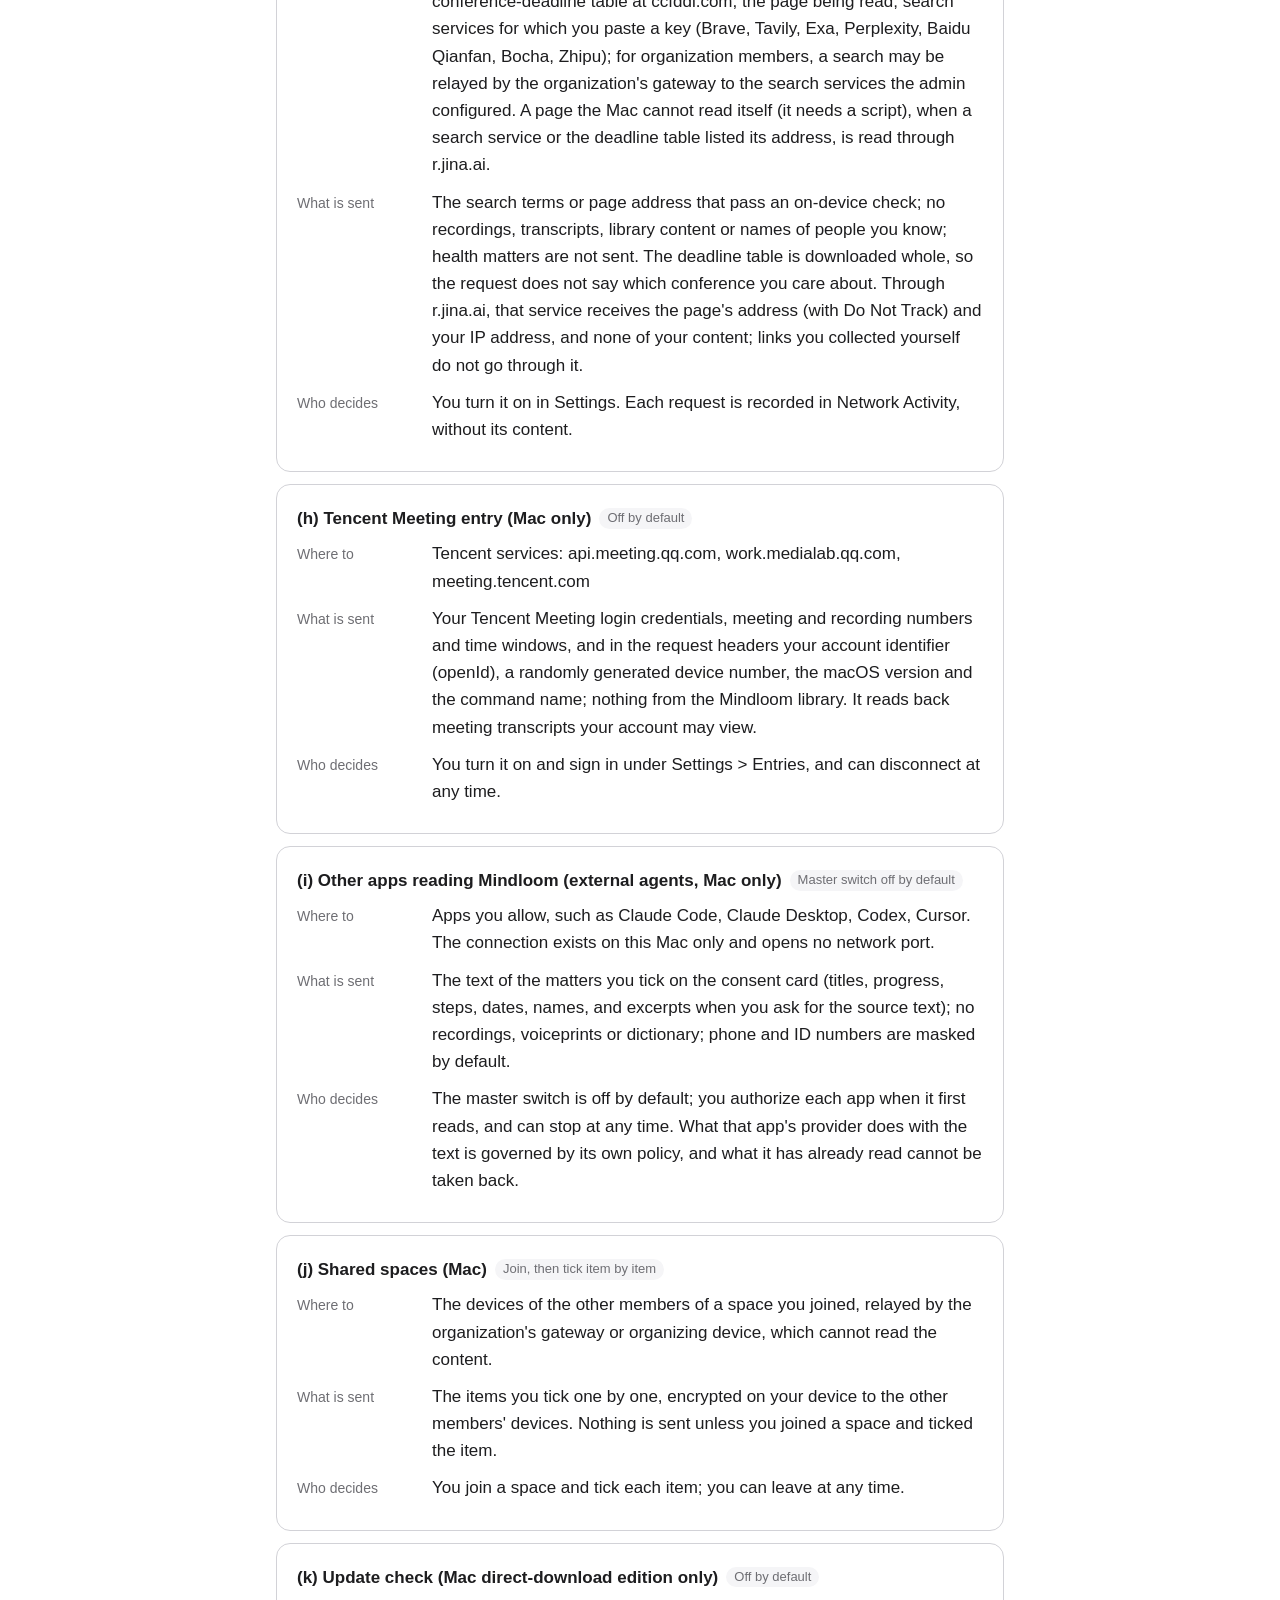
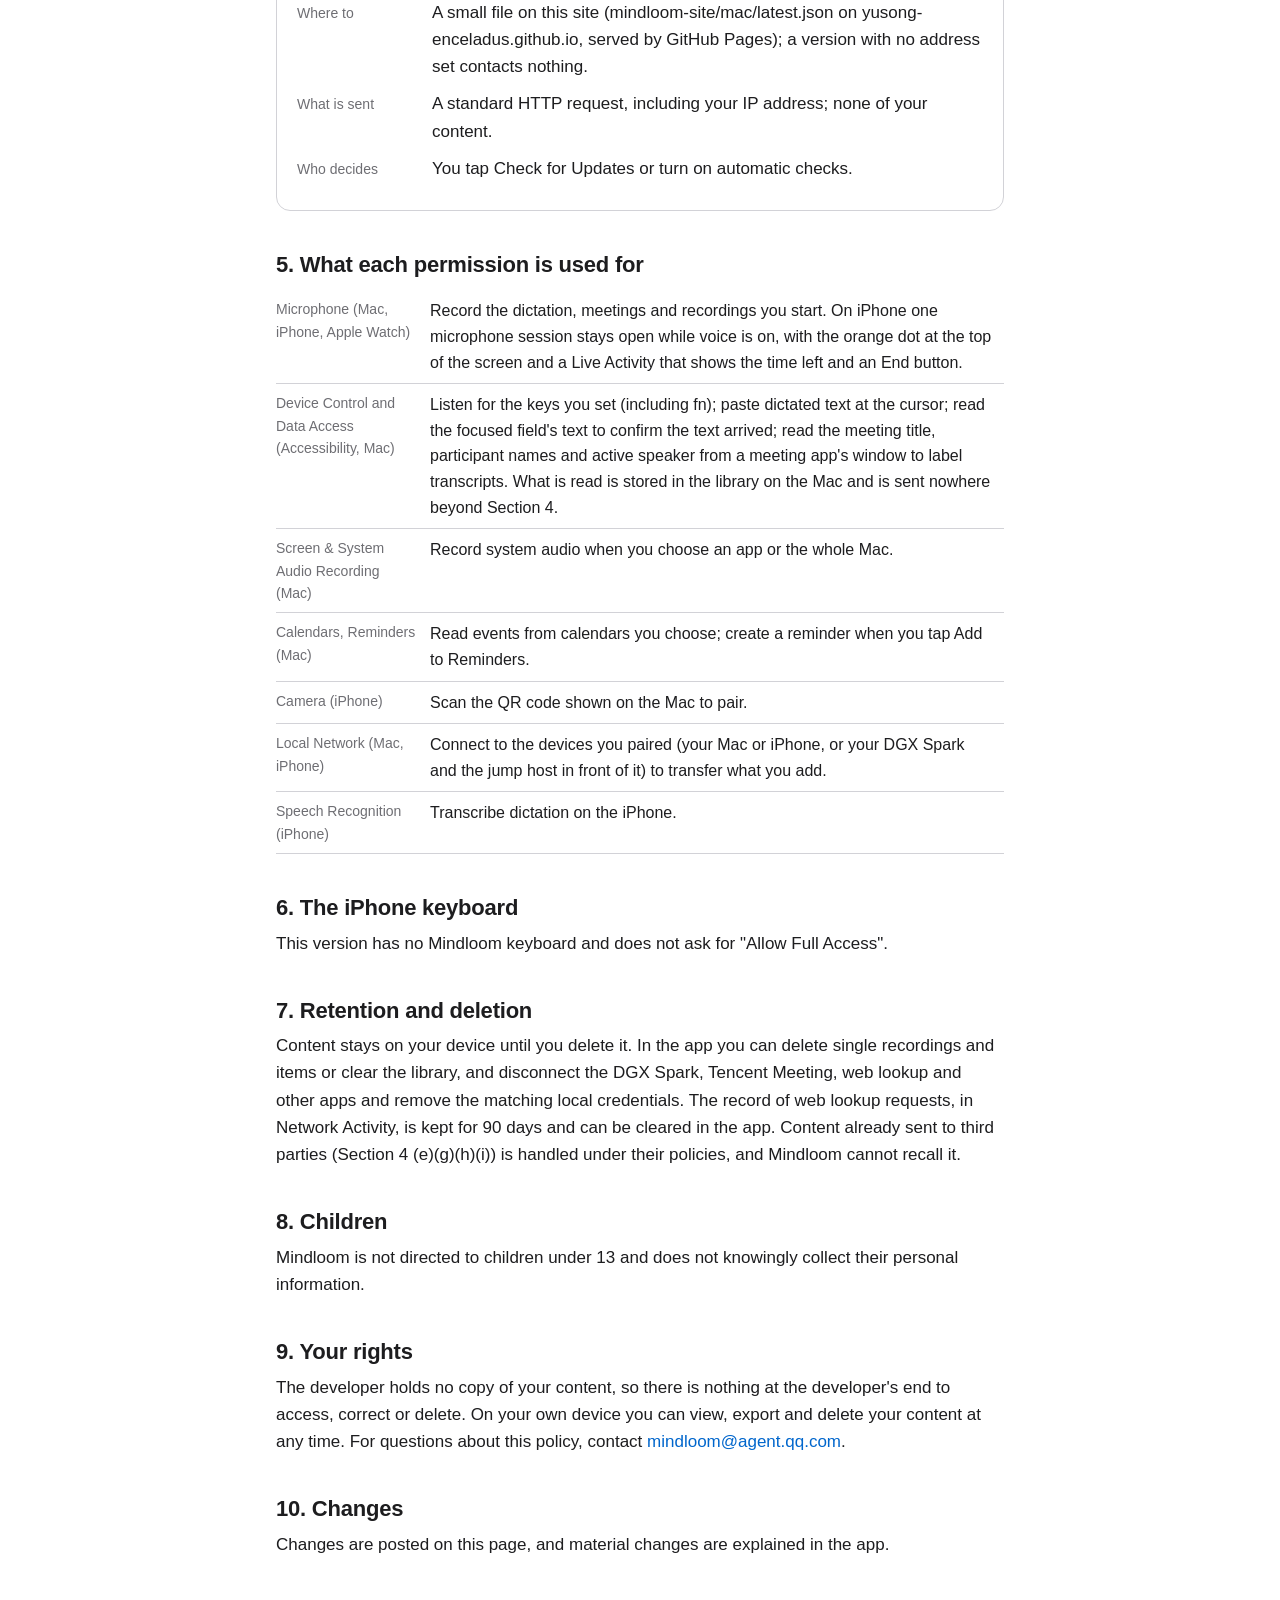
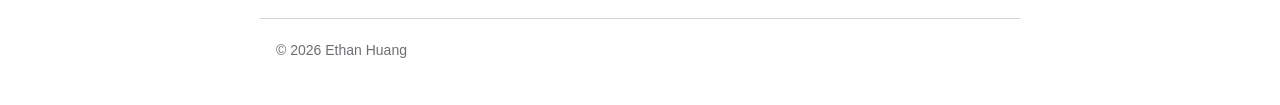
==== commit 1a46fbad: "Update the Mindloom pages" ====
--- a/privacy/index.html
+++ b/privacy/index.html
@@ -142,7 +142,7 @@
 <article class="exit">
 <h3>(k) 检查更新（仅 Mac 直接下载版）<span class="tag">默认关闭</span></h3>
 <dl class="fields">
-<dt>去哪里</dt><dd>Mindloom 公布更新信息的网站上的一个小文件；没有设定该地址的版本不联网。</dd>
+<dt>去哪里</dt><dd>本站上的一个小文件（yusong-enceladus.github.io 上的 mindloom-site/mac/latest.json，由 GitHub Pages 提供）；没有设定该地址的版本不联网。</dd>
 <dt>发送什么</dt><dd>标准 HTTP 请求，含你的 IP 地址；不含你的内容。</dd>
 <dt>谁决定</dt><dd>你点“检查更新”，或开启自动检查。</dd>
 </dl>
@@ -302,7 +302,7 @@
 <article class="exit">
 <h3>(k) Update check (Mac direct-download edition only)<span class="tag">Off by default</span></h3>
 <dl class="fields">
-<dt>Where to</dt><dd>A small file on the website where Mindloom announces updates; a version with no address set contacts nothing.</dd>
+<dt>Where to</dt><dd>A small file on this site (mindloom-site/mac/latest.json on yusong-enceladus.github.io, served by GitHub Pages); a version with no address set contacts nothing.</dd>
 <dt>What is sent</dt><dd>A standard HTTP request, including your IP address; none of your content.</dd>
 <dt>Who decides</dt><dd>You tap Check for Updates or turn on automatic checks.</dd>
 </dl>
